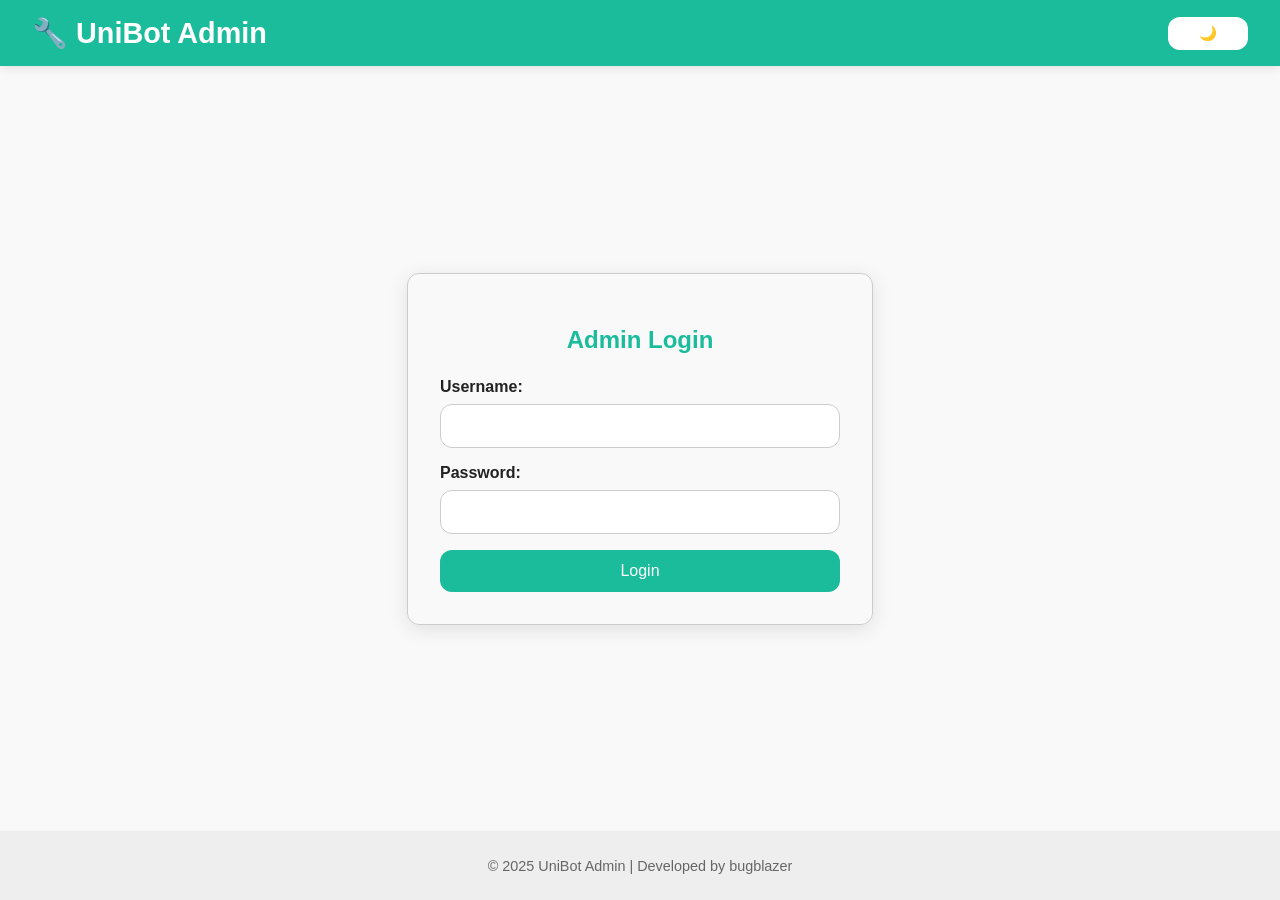
==== webgui/admin.html @ 8d4a2a1c "Complete project uploaded" ====
<!DOCTYPE html>
<html lang="en">
<head>
  <meta charset="UTF-8" />
  <meta name="viewport" content="width=device-width, initial-scale=1.0" />
  <title>UniBot - Admin Panel</title>
  <style>
    :root {
      --bg-light: #f9f9f9;
      --text-light: #222;
      --user-msg-light: #d0f0fd;
      --bot-msg-light: #e6e6e6;

      --bg-dark: #1e1e1e;
      --text-dark: #f1f1f1;
      --user-msg-dark: #005f73;
      --bot-msg-dark: #333;

      --accent: #1ABC9C;
      --radius: 12px;
    }

    body.light {
      background: var(--bg-light);
      color: var(--text-light);
    }
    body.dark {
      background: var(--bg-dark);
      color: var(--text-dark);
    }
    body {
      font-family: 'Segoe UI', sans-serif;
      margin: 0;
      padding: 0;
      display: flex;
      flex-direction: column;
      min-height: 100vh;
      transition: background-color 0.3s ease, color 0.3s ease;
    }

    header {
      padding: 1rem 2rem;
      display: flex;
      justify-content: space-between;
      align-items: center;
      background: var(--accent);
      color: white;
      box-shadow: 0 2px 10px rgba(0,0,0,0.1);
    }

    header h1 {
      margin: 0;
      font-size: 1.8rem;
    }

    .header-actions {
      display: flex;
      gap: 0.5rem;
    }

    .header-actions button {
      padding: 0.5rem 1rem;
      border: none;
      border-radius: var(--radius);
      background: white;
      color: var(--accent);
      cursor: pointer;
      font-weight: bold;
      transition: all 0.2s ease;
      font-size: 0.9rem;
    }

    .header-actions button:hover {
      background: #f0f0f0;
      color: #148f77;
      transform: translateY(-1px);
    }

    .login-container {
      flex: 1;
      display: flex;
      justify-content: center;
      align-items: center;
      padding: 2rem;
    }

    .login-form {
      background: inherit;
      padding: 2rem;
      border-radius: var(--radius);
      box-shadow: 0 4px 20px rgba(0,0,0,0.1);
      border: 1px solid #ccc;
      width: 100%;
      max-width: 400px;
    }

    body.dark .login-form {
      border-color: #444;
    }

    .login-form h2 {
      text-align: center;
      margin-bottom: 1.5rem;
      color: var(--accent);
    }

    .form-group {
      margin-bottom: 1rem;
    }

    .form-group label {
      display: block;
      margin-bottom: 0.5rem;
      font-weight: bold;
    }

    input[type="text"], input[type="password"], textarea {
      width: 100%;
      padding: 0.75rem;
      border: 1px solid #ccc;
      border-radius: var(--radius);
      font-size: 1rem;
      transition: border-color 0.2s ease;
      outline: none;
      box-sizing: border-box;
    }

    input[type="text"]:focus, input[type="password"]:focus, textarea:focus {
      border-color: var(--accent);
      box-shadow: 0 0 0 2px rgba(26, 188, 156, 0.2);
    }

    body.dark input[type="text"], 
    body.dark input[type="password"], 
    body.dark textarea {
      background: #333;
      border-color: #555;
      color: white;
    }

    button {
      padding: 0.75rem 1rem;
      border: none;
      border-radius: var(--radius);
      background: var(--accent);
      color: white;
      cursor: pointer;
      font-size: 1rem;
      transition: all 0.2s ease;
      min-width: 80px;
    }

    button:hover {
      background: #148f77;
      transform: translateY(-1px);
    }

    button:disabled {
      opacity: 0.6;
      cursor: not-allowed;
      transform: none;
    }

    .admin-container {
      flex: 1;
      padding: 2rem;
      max-width: 1200px;
      margin: 0 auto;
      width: 100%;
      box-sizing: border-box;
    }

    .admin-header {
      display: flex;
      justify-content: space-between;
      align-items: center;
      margin-bottom: 2rem;
    }

    .admin-header h2 {
      margin: 0;
      color: var(--accent);
    }

    .faq-grid {
      display: grid;
      gap: 1rem;
      margin-bottom: 2rem;
    }

    .faq-item {
      background: inherit;
      border: 1px solid #ccc;
      border-radius: var(--radius);
      padding: 1.5rem;
      box-shadow: 0 2px 10px rgba(0,0,0,0.05);
      transition: all 0.2s ease;
    }

    .faq-item:hover {
      transform: translateY(-2px);
      box-shadow: 0 4px 20px rgba(0,0,0,0.1);
    }

    body.dark .faq-item {
      border-color: #444;
    }

    .faq-question {
      font-weight: bold;
      font-size: 1.1rem;
      margin-bottom: 0.5rem;
      color: var(--accent);
    }

    .faq-answer {
      margin-bottom: 1rem;
      line-height: 1.4;
    }

    .faq-keywords {
      display: flex;
      flex-wrap: wrap;
      gap: 0.5rem;
      margin-bottom: 1rem;
    }

    .keyword-tag {
      background: var(--accent);
      color: white;
      padding: 0.25rem 0.5rem;
      border-radius: 20px;
      font-size: 0.8rem;
    }

    .faq-actions {
      display: flex;
      gap: 0.5rem;
    }

    .btn-secondary {
      background: #6c757d;
    }

    .btn-secondary:hover {
      background: #545b62;
    }

    .btn-danger {
      background: #dc3545;
    }

    .btn-danger:hover {
      background: #c82333;
    }

    .modal {
      display: none;
      position: fixed;
      z-index: 1000;
      left: 0;
      top: 0;
      width: 100%;
      height: 100%;
      background-color: rgba(0,0,0,0.5);
    }

    .modal-content {
      background: var(--bg-light);
      color: var(--text-light);
      margin: 5% auto;
      padding: 2rem;
      border-radius: var(--radius);
      width: 90%;
      max-width: 600px;
      max-height: 80vh;
      overflow-y: auto;
    }

    body.dark .modal-content {
      background: var(--bg-dark);
      color: var(--text-dark);
    }

    .modal-header {
      display: flex;
      justify-content: space-between;
      align-items: center;
      margin-bottom: 1rem;
    }

    .modal-header h3 {
      margin: 0;
      color: var(--accent);
    }

    .close {
      color: #aaa;
      font-size: 28px;
      font-weight: bold;
      cursor: pointer;
      border: none;
      background: none;
      padding: 0;
      min-width: auto;
    }

    .close:hover {
      color: #000;
      transform: none;
    }

    body.dark .close:hover {
      color: #fff;
    }

    .keywords-input {
      display: flex;
      flex-wrap: wrap;
      gap: 0.5rem;
      margin-bottom: 1rem;
    }

    .keyword-input-tag {
      background: var(--user-msg-light);
      padding: 0.25rem 0.5rem;
      border-radius: 20px;
      font-size: 0.9rem;
      display: flex;
      align-items: center;
      gap: 0.5rem;
    }

    body.dark .keyword-input-tag {
      background: var(--user-msg-dark);
      color: white;
    }

    .remove-keyword {
      background: none;
      border: none;
      color: #dc3545;
      cursor: pointer;
      font-weight: bold;
      padding: 0;
      min-width: auto;
    }

    .remove-keyword:hover {
      transform: none;
    }

    .error-message {
      background: #f8d7da;
      color: #721c24;
      padding: 0.75rem;
      border-radius: var(--radius);
      margin-bottom: 1rem;
      border: 1px solid #f5c6cb;
    }

    body.dark .error-message {
      background: #2d1b1e;
      color: #f8d7da;
      border-color: #842029;
    }

    footer {
      text-align: center;
      padding: 0.75rem;
      font-size: 0.9rem;
      background: #eee;
      color: #666;
    }

    body.dark footer {
      background: #111;
      color: #aaa;
    }

    /* Responsive */
    @media (max-width: 768px) {
      header {
        padding: 1rem;
        flex-direction: column;
        gap: 1rem;
      }
      
      .header-actions {
        width: 100%;
        justify-content: center;
      }
      
      .admin-container {
        padding: 1rem;
      }
      
      .admin-header {
        flex-direction: column;
        gap: 1rem;
        align-items: stretch;
      }
      
      .faq-actions {
        flex-direction: column;
      }
      
      .modal-content {
        margin: 10% auto;
        width: 95%;
      }
    }
  </style>
</head>
<body class="light">
  
  <header>
    <h1>🔧 UniBot Admin</h1>
    <div class="header-actions">
      <button id="themeToggle">🌙</button>
      <button id="backToChat" style="display: none;">Back to Chat</button>
      <button id="logoutBtn" style="display: none;">Logout</button>
    </div>
  </header>

  <!-- Login Form -->
  <div class="login-container" id="loginContainer">
    <div class="login-form">
      <h2>Admin Login</h2>
      <div id="loginError" class="error-message" style="display: none;"></div>
      <div class="form-group">
        <label for="username">Username:</label>
        <input type="text" id="username" required>
      </div>
      <div class="form-group">
        <label for="password">Password:</label>
        <input type="password" id="password" required>
      </div>
      <button id="loginBtn" style="width: 100%;">Login</button>
    </div>
  </div>

  <!-- Admin Dashboard -->
  <div class="admin-container" id="adminContainer" style="display: none;">
    <div class="admin-header">
      <h2>FAQ Management</h2>
      <button id="addFaqBtn">Add New FAQ</button>
    </div>
    
    <div id="faqList" class="faq-grid">
      <!-- FAQs will be loaded here -->
    </div>
  </div>

  <!-- FAQ Modal -->
  <div id="faqModal" class="modal">
    <div class="modal-content">
      <div class="modal-header">
        <h3 id="modalTitle">Add FAQ</h3>
        <span class="close" id="closeModal">&times;</span>
      </div>
      
      <div id="modalError" class="error-message" style="display: none;"></div>
      
      <div class="form-group">
        <label for="faqQuestion">Question:</label>
        <input type="text" id="faqQuestion" required>
      </div>
      
      <div class="form-group">
        <label for="faqAnswer">Answer:</label>
        <textarea id="faqAnswer" rows="4" required></textarea>
      </div>
      
      <div class="form-group">
        <label for="keywordInput">Keywords:</label>
        <input type="text" id="keywordInput" placeholder="Type keyword and press Enter">
        <div id="keywordsList" class="keywords-input"></div>
      </div>
      
      <div style="display: flex; gap: 0.5rem; justify-content: flex-end;">
        <button id="cancelBtn" class="btn-secondary">Cancel</button>
        <button id="saveFaqBtn">Save FAQ</button>
      </div>
    </div>
  </div>

  <footer>
    <p>&copy; 2025 UniBot Admin | Developed by bugblazer</p>
  </footer>

  <script>
    // Configuration
    const API_BASE = 'http://localhost:18080';
    
    // State
    let currentEditIndex = -1;
    let keywords = [];
    let faqs = [];

    // DOM Elements
    const loginContainer = document.getElementById('loginContainer');
    const adminContainer = document.getElementById('adminContainer');
    const loginBtn = document.getElementById('loginBtn');
    const logoutBtn = document.getElementById('logoutBtn');
    const backToChat = document.getElementById('backToChat');
    const themeToggle = document.getElementById('themeToggle');
    const faqModal = document.getElementById('faqModal');
    const addFaqBtn = document.getElementById('addFaqBtn');
    const closeModal = document.getElementById('closeModal');
    const saveFaqBtn = document.getElementById('saveFaqBtn');
    const cancelBtn = document.getElementById('cancelBtn');
    const faqList = document.getElementById('faqList');

    // Login functionality
    async function login() {
      const username = document.getElementById('username').value.trim();
      const password = document.getElementById('password').value.trim();
      const loginError = document.getElementById('loginError');

      if (!username || !password) {
        showError(loginError, 'Please enter both username and password');
        return;
      }

      try {
        const response = await fetch(`${API_BASE}/admin/login`, {
          method: 'POST',
          headers: { 'Content-Type': 'application/json' },
          body: JSON.stringify({ username, password })
        });

        if (response.ok) {
          loginContainer.style.display = 'none';
          adminContainer.style.display = 'block';
          logoutBtn.style.display = 'block';
          backToChat.style.display = 'block';
          hideError(loginError);
          await loadFAQs();
        } else {
          showError(loginError, 'Invalid username or password');
        }
      } catch (error) {
        showError(loginError, 'Failed to connect to server');
        console.error('Login error:', error);
      }
    }

    // Load FAQs from server
    async function loadFAQs() {
      try {
        const response = await fetch(`${API_BASE}/admin/faqs`);
        if (response.ok) {
          const data = await response.json();
          faqs = Object.values(data);
          renderFAQs();
        } else {
          console.error('Failed to load FAQs');
        }
      } catch (error) {
        console.error('Error loading FAQs:', error);
      }
    }

    // Render FAQs in the dashboard
    function renderFAQs() {
      faqList.innerHTML = '';
      
      if (faqs.length === 0) {
        faqList.innerHTML = '<p style="text-align: center; color: #666; grid-column: 1/-1;">No FAQs found. Click "Add New FAQ" to get started.</p>';
        return;
      }

      faqs.forEach((faq, index) => {
        const faqDiv = document.createElement('div');
        faqDiv.className = 'faq-item';
        faqDiv.innerHTML = `
          <div class="faq-question">${escapeHtml(faq.question)}</div>
          <div class="faq-answer">${escapeHtml(faq.answer)}</div>
          <div class="faq-keywords">
            ${faq.keywords.map(keyword => `<span class="keyword-tag">${escapeHtml(keyword)}</span>`).join('')}
          </div>
          <div class="faq-actions">
            <button onclick="editFAQ(${index})" class="btn-secondary">Edit</button>
            <button onclick="deleteFAQ(${index})" class="btn-danger">Delete</button>
          </div>
        `;
        faqList.appendChild(faqDiv);
      });
    }

    // Show modal for adding/editing FAQ
    function showFAQModal(isEdit = false, index = -1) {
      currentEditIndex = index;
      const modalTitle = document.getElementById('modalTitle');
      const faqQuestion = document.getElementById('faqQuestion');
      const faqAnswer = document.getElementById('faqAnswer');
      const modalError = document.getElementById('modalError');

      modalTitle.textContent = isEdit ? 'Edit FAQ' : 'Add FAQ';
      hideError(modalError);

      if (isEdit && index >= 0) {
        const faq = faqs[index];
        faqQuestion.value = faq.question;
        faqAnswer.value = faq.answer;
        keywords = [...faq.keywords];
      } else {
        faqQuestion.value = '';
        faqAnswer.value = '';
        keywords = [];
      }

      renderKeywords();
      faqModal.style.display = 'block';
    }

    // Add new FAQ
    function addFAQ() {
      showFAQModal(false);
    }

    // Edit existing FAQ
    function editFAQ(index) {
      showFAQModal(true, index);
    }

    // Delete FAQ
    async function deleteFAQ(index) {
      if (!confirm('Are you sure you want to delete this FAQ?')) return;

      try {
        const response = await fetch(`${API_BASE}/admin/faqs/${index}`, {
          method: 'DELETE'
        });

        if (response.ok) {
          await loadFAQs();
        } else {
          alert('Failed to delete FAQ');
        }
      } catch (error) {
        alert('Error deleting FAQ');
        console.error('Delete error:', error);
      }
    }

    // Save FAQ (add or edit)
    async function saveFAQ() {
      const question = document.getElementById('faqQuestion').value.trim();
      const answer = document.getElementById('faqAnswer').value.trim();
      const modalError = document.getElementById('modalError');

      if (!question || !answer || keywords.length === 0) {
        showError(modalError, 'Please fill in all fields and add at least one keyword');
        return;
      }

      const faqData = { question, answer, keywords };

      try {
        let response;
        if (currentEditIndex >= 0) {
          // Edit existing FAQ
          response = await fetch(`${API_BASE}/admin/faqs/${currentEditIndex}`, {
            method: 'PUT',
            headers: { 'Content-Type': 'application/json' },
            body: JSON.stringify(faqData)
          });
        } else {
          // Add new FAQ
          response = await fetch(`${API_BASE}/admin/faqs`, {
            method: 'POST',
            headers: { 'Content-Type': 'application/json' },
            body: JSON.stringify(faqData)
          });
        }

        if (response.ok) {
          faqModal.style.display = 'none';
          await loadFAQs();
        } else {
          showError(modalError, 'Failed to save FAQ');
        }
      } catch (error) {
        showError(modalError, 'Error saving FAQ');
        console.error('Save error:', error);
      }
    }

    // Keyword management
    function addKeyword() {
      const keywordInput = document.getElementById('keywordInput');
      const keyword = keywordInput.value.trim().toLowerCase();

      if (keyword && !keywords.includes(keyword)) {
        keywords.push(keyword);
        keywordInput.value = '';
        renderKeywords();
      }
    }

    function removeKeyword(index) {
      keywords.splice(index, 1);
      renderKeywords();
    }

    function renderKeywords() {
      const keywordsList = document.getElementById('keywordsList');
      keywordsList.innerHTML = keywords.map((keyword, index) => `
        <div class="keyword-input-tag">
          ${escapeHtml(keyword)}
          <button class="remove-keyword" onclick="removeKeyword(${index})">×</button>
        </div>
      `).join('');
    }

    // Utility functions
    function showError(element, message) {
      element.textContent = message;
      element.style.display = 'block';
    }

    function hideError(element) {
      element.style.display = 'none';
    }

    function escapeHtml(text) {
      const div = document.createElement('div');
      div.textContent = text;
      return div.innerHTML;
    }

    // Logout
    function logout() {
      loginContainer.style.display = 'flex';
      adminContainer.style.display = 'none';
      logoutBtn.style.display = 'none';
      backToChat.style.display = 'none';
      document.getElementById('username').value = '';
      document.getElementById('password').value = '';
    }

    // Theme toggle
    function toggleTheme() {
      document.body.classList.toggle('dark');
      document.body.classList.toggle('light');

      const isDark = document.body.classList.contains('dark');
      themeToggle.textContent = isDark ? '☀️' : '🌙';
    }

    // Event listeners
    loginBtn.addEventListener('click', login);
    logoutBtn.addEventListener('click', logout);
    themeToggle.addEventListener('click', toggleTheme);
    addFaqBtn.addEventListener('click', addFAQ);
    closeModal.addEventListener('click', () => faqModal.style.display = 'none');
    cancelBtn.addEventListener('click', () => faqModal.style.display = 'none');
    saveFaqBtn.addEventListener('click', saveFAQ);

    // Back to chat button
    backToChat.addEventListener('click', () => {
      window.location.href = 'index.html'; // Adjust path as needed
    });

    // Handle Enter key for login
    document.getElementById('password').addEventListener('keypress', (e) => {
      if (e.key === 'Enter') login();
    });

    // Handle Enter key for keyword input
    document.getElementById('keywordInput').addEventListener('keypress', (e) => {
      if (e.key === 'Enter') {
        e.preventDefault();
        addKeyword();
      }
    });

    // Close modal when clicking outside
    window.addEventListener('click', (e) => {
      if (e.target === faqModal) {
        faqModal.style.display = 'none';
      }
    });
  </script>
</body>
</html>
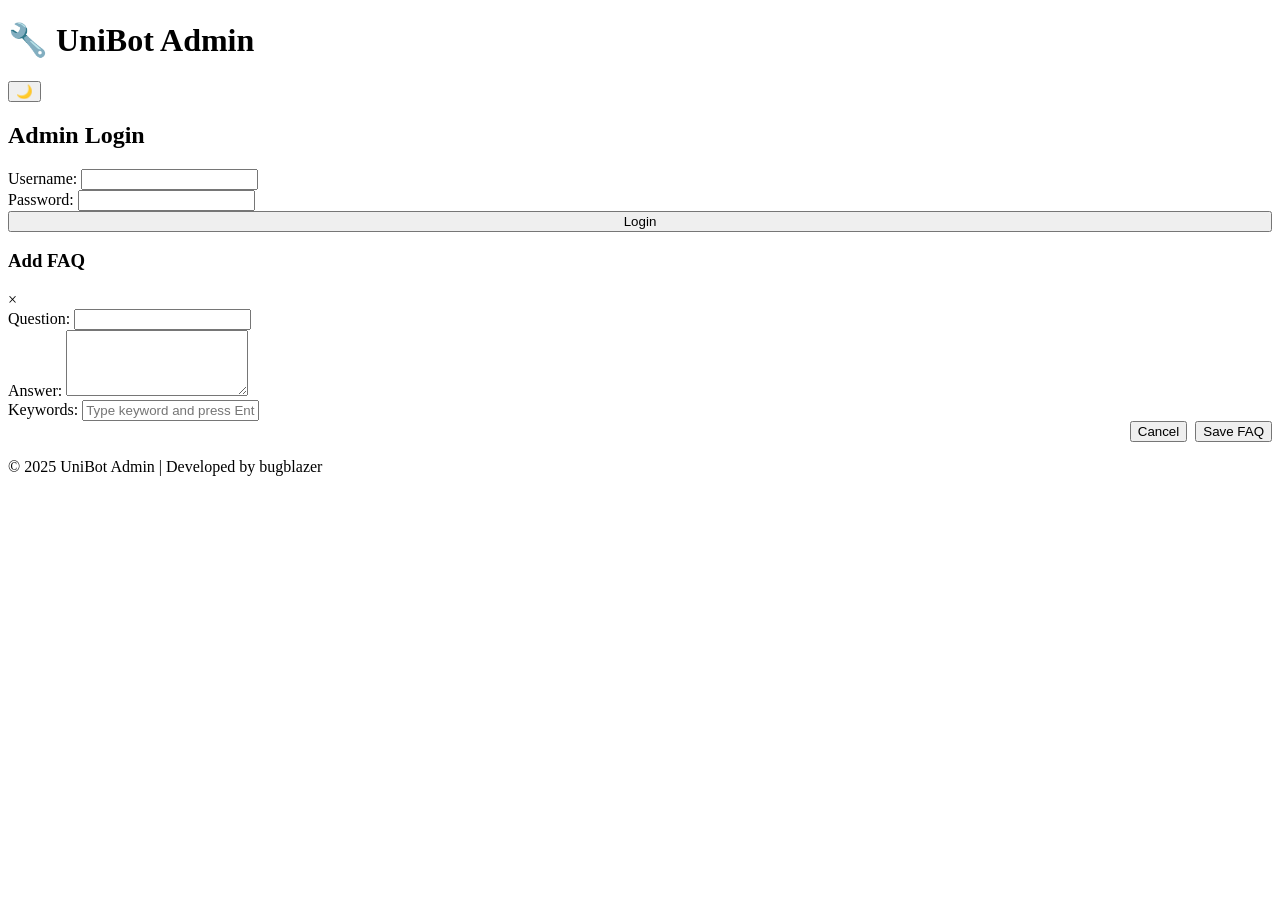
==== commit 53bc21db: "Update admin.html" ====
--- a/webgui/admin.html
+++ b/webgui/admin.html
@@ -4,413 +4,6 @@
   <meta charset="UTF-8" />
   <meta name="viewport" content="width=device-width, initial-scale=1.0" />
   <title>UniBot - Admin Panel</title>
-  <style>
-    :root {
-      --bg-light: #f9f9f9;
-      --text-light: #222;
-      --user-msg-light: #d0f0fd;
-      --bot-msg-light: #e6e6e6;
-
-      --bg-dark: #1e1e1e;
-      --text-dark: #f1f1f1;
-      --user-msg-dark: #005f73;
-      --bot-msg-dark: #333;
-
-      --accent: #1ABC9C;
-      --radius: 12px;
-    }
-
-    body.light {
-      background: var(--bg-light);
-      color: var(--text-light);
-    }
-    body.dark {
-      background: var(--bg-dark);
-      color: var(--text-dark);
-    }
-    body {
-      font-family: 'Segoe UI', sans-serif;
-      margin: 0;
-      padding: 0;
-      display: flex;
-      flex-direction: column;
-      min-height: 100vh;
-      transition: background-color 0.3s ease, color 0.3s ease;
-    }
-
-    header {
-      padding: 1rem 2rem;
-      display: flex;
-      justify-content: space-between;
-      align-items: center;
-      background: var(--accent);
-      color: white;
-      box-shadow: 0 2px 10px rgba(0,0,0,0.1);
-    }
-
-    header h1 {
-      margin: 0;
-      font-size: 1.8rem;
-    }
-
-    .header-actions {
-      display: flex;
-      gap: 0.5rem;
-    }
-
-    .header-actions button {
-      padding: 0.5rem 1rem;
-      border: none;
-      border-radius: var(--radius);
-      background: white;
-      color: var(--accent);
-      cursor: pointer;
-      font-weight: bold;
-      transition: all 0.2s ease;
-      font-size: 0.9rem;
-    }
-
-    .header-actions button:hover {
-      background: #f0f0f0;
-      color: #148f77;
-      transform: translateY(-1px);
-    }
-
-    .login-container {
-      flex: 1;
-      display: flex;
-      justify-content: center;
-      align-items: center;
-      padding: 2rem;
-    }
-
-    .login-form {
-      background: inherit;
-      padding: 2rem;
-      border-radius: var(--radius);
-      box-shadow: 0 4px 20px rgba(0,0,0,0.1);
-      border: 1px solid #ccc;
-      width: 100%;
-      max-width: 400px;
-    }
-
-    body.dark .login-form {
-      border-color: #444;
-    }
-
-    .login-form h2 {
-      text-align: center;
-      margin-bottom: 1.5rem;
-      color: var(--accent);
-    }
-
-    .form-group {
-      margin-bottom: 1rem;
-    }
-
-    .form-group label {
-      display: block;
-      margin-bottom: 0.5rem;
-      font-weight: bold;
-    }
-
-    input[type="text"], input[type="password"], textarea {
-      width: 100%;
-      padding: 0.75rem;
-      border: 1px solid #ccc;
-      border-radius: var(--radius);
-      font-size: 1rem;
-      transition: border-color 0.2s ease;
-      outline: none;
-      box-sizing: border-box;
-    }
-
-    input[type="text"]:focus, input[type="password"]:focus, textarea:focus {
-      border-color: var(--accent);
-      box-shadow: 0 0 0 2px rgba(26, 188, 156, 0.2);
-    }
-
-    body.dark input[type="text"], 
-    body.dark input[type="password"], 
-    body.dark textarea {
-      background: #333;
-      border-color: #555;
-      color: white;
-    }
-
-    button {
-      padding: 0.75rem 1rem;
-      border: none;
-      border-radius: var(--radius);
-      background: var(--accent);
-      color: white;
-      cursor: pointer;
-      font-size: 1rem;
-      transition: all 0.2s ease;
-      min-width: 80px;
-    }
-
-    button:hover {
-      background: #148f77;
-      transform: translateY(-1px);
-    }
-
-    button:disabled {
-      opacity: 0.6;
-      cursor: not-allowed;
-      transform: none;
-    }
-
-    .admin-container {
-      flex: 1;
-      padding: 2rem;
-      max-width: 1200px;
-      margin: 0 auto;
-      width: 100%;
-      box-sizing: border-box;
-    }
-
-    .admin-header {
-      display: flex;
-      justify-content: space-between;
-      align-items: center;
-      margin-bottom: 2rem;
-    }
-
-    .admin-header h2 {
-      margin: 0;
-      color: var(--accent);
-    }
-
-    .faq-grid {
-      display: grid;
-      gap: 1rem;
-      margin-bottom: 2rem;
-    }
-
-    .faq-item {
-      background: inherit;
-      border: 1px solid #ccc;
-      border-radius: var(--radius);
-      padding: 1.5rem;
-      box-shadow: 0 2px 10px rgba(0,0,0,0.05);
-      transition: all 0.2s ease;
-    }
-
-    .faq-item:hover {
-      transform: translateY(-2px);
-      box-shadow: 0 4px 20px rgba(0,0,0,0.1);
-    }
-
-    body.dark .faq-item {
-      border-color: #444;
-    }
-
-    .faq-question {
-      font-weight: bold;
-      font-size: 1.1rem;
-      margin-bottom: 0.5rem;
-      color: var(--accent);
-    }
-
-    .faq-answer {
-      margin-bottom: 1rem;
-      line-height: 1.4;
-    }
-
-    .faq-keywords {
-      display: flex;
-      flex-wrap: wrap;
-      gap: 0.5rem;
-      margin-bottom: 1rem;
-    }
-
-    .keyword-tag {
-      background: var(--accent);
-      color: white;
-      padding: 0.25rem 0.5rem;
-      border-radius: 20px;
-      font-size: 0.8rem;
-    }
-
-    .faq-actions {
-      display: flex;
-      gap: 0.5rem;
-    }
-
-    .btn-secondary {
-      background: #6c757d;
-    }
-
-    .btn-secondary:hover {
-      background: #545b62;
-    }
-
-    .btn-danger {
-      background: #dc3545;
-    }
-
-    .btn-danger:hover {
-      background: #c82333;
-    }
-
-    .modal {
-      display: none;
-      position: fixed;
-      z-index: 1000;
-      left: 0;
-      top: 0;
-      width: 100%;
-      height: 100%;
-      background-color: rgba(0,0,0,0.5);
-    }
-
-    .modal-content {
-      background: var(--bg-light);
-      color: var(--text-light);
-      margin: 5% auto;
-      padding: 2rem;
-      border-radius: var(--radius);
-      width: 90%;
-      max-width: 600px;
-      max-height: 80vh;
-      overflow-y: auto;
-    }
-
-    body.dark .modal-content {
-      background: var(--bg-dark);
-      color: var(--text-dark);
-    }
-
-    .modal-header {
-      display: flex;
-      justify-content: space-between;
-      align-items: center;
-      margin-bottom: 1rem;
-    }
-
-    .modal-header h3 {
-      margin: 0;
-      color: var(--accent);
-    }
-
-    .close {
-      color: #aaa;
-      font-size: 28px;
-      font-weight: bold;
-      cursor: pointer;
-      border: none;
-      background: none;
-      padding: 0;
-      min-width: auto;
-    }
-
-    .close:hover {
-      color: #000;
-      transform: none;
-    }
-
-    body.dark .close:hover {
-      color: #fff;
-    }
-
-    .keywords-input {
-      display: flex;
-      flex-wrap: wrap;
-      gap: 0.5rem;
-      margin-bottom: 1rem;
-    }
-
-    .keyword-input-tag {
-      background: var(--user-msg-light);
-      padding: 0.25rem 0.5rem;
-      border-radius: 20px;
-      font-size: 0.9rem;
-      display: flex;
-      align-items: center;
-      gap: 0.5rem;
-    }
-
-    body.dark .keyword-input-tag {
-      background: var(--user-msg-dark);
-      color: white;
-    }
-
-    .remove-keyword {
-      background: none;
-      border: none;
-      color: #dc3545;
-      cursor: pointer;
-      font-weight: bold;
-      padding: 0;
-      min-width: auto;
-    }
-
-    .remove-keyword:hover {
-      transform: none;
-    }
-
-    .error-message {
-      background: #f8d7da;
-      color: #721c24;
-      padding: 0.75rem;
-      border-radius: var(--radius);
-      margin-bottom: 1rem;
-      border: 1px solid #f5c6cb;
-    }
-
-    body.dark .error-message {
-      background: #2d1b1e;
-      color: #f8d7da;
-      border-color: #842029;
-    }
-
-    footer {
-      text-align: center;
-      padding: 0.75rem;
-      font-size: 0.9rem;
-      background: #eee;
-      color: #666;
-    }
-
-    body.dark footer {
-      background: #111;
-      color: #aaa;
-    }
-
-    /* Responsive */
-    @media (max-width: 768px) {
-      header {
-        padding: 1rem;
-        flex-direction: column;
-        gap: 1rem;
-      }
-      
-      .header-actions {
-        width: 100%;
-        justify-content: center;
-      }
-      
-      .admin-container {
-        padding: 1rem;
-      }
-      
-      .admin-header {
-        flex-direction: column;
-        gap: 1rem;
-        align-items: stretch;
-      }
-      
-      .faq-actions {
-        flex-direction: column;
-      }
-      
-      .modal-content {
-        margin: 10% auto;
-        width: 95%;
-      }
-    }
-  </style>
 </head>
 <body class="light">
   
@@ -423,7 +16,7 @@
     </div>
   </header>
 
-  <!-- Login Form -->
+  <!--Login form-->
   <div class="login-container" id="loginContainer">
     <div class="login-form">
       <h2>Admin Login</h2>
@@ -440,7 +33,7 @@
     </div>
   </div>
 
-  <!-- Admin Dashboard -->
+  <!--Admin dashboard-->
   <div class="admin-container" id="adminContainer" style="display: none;">
     <div class="admin-header">
       <h2>FAQ Management</h2>
@@ -448,11 +41,11 @@
     </div>
     
     <div id="faqList" class="faq-grid">
-      <!-- FAQs will be loaded here -->
+      <!--FAQs will show here-->
     </div>
   </div>
 
-  <!-- FAQ Modal -->
+  <!--FAQ Modal-->
   <div id="faqModal" class="modal">
     <div class="modal-content">
       <div class="modal-header">
@@ -490,15 +83,15 @@
   </footer>
 
   <script>
-    // Configuration
+    //Configuration
     const API_BASE = 'http://localhost:18080';
     
-    // State
+    //State
     let currentEditIndex = -1;
     let keywords = [];
     let faqs = [];
 
-    // DOM Elements
+    //DOM Elements
     const loginContainer = document.getElementById('loginContainer');
     const adminContainer = document.getElementById('adminContainer');
     const loginBtn = document.getElementById('loginBtn');
@@ -512,7 +105,7 @@
     const cancelBtn = document.getElementById('cancelBtn');
     const faqList = document.getElementById('faqList');
 
-    // Login functionality
+    //Login functionality
     async function login() {
       const username = document.getElementById('username').value.trim();
       const password = document.getElementById('password').value.trim();
@@ -546,7 +139,7 @@
       }
     }
 
-    // Load FAQs from server
+    //Load FAQs from server
     async function loadFAQs() {
       try {
         const response = await fetch(`${API_BASE}/admin/faqs`);
@@ -562,7 +155,7 @@
       }
     }
 
-    // Render FAQs in the dashboard
+    //Render FAQs in the dashboard
     function renderFAQs() {
       faqList.innerHTML = '';
       
@@ -589,7 +182,7 @@
       });
     }
 
-    // Show modal for adding/editing FAQ
+    //Show modal for adding/editing FAQ
     function showFAQModal(isEdit = false, index = -1) {
       currentEditIndex = index;
       const modalTitle = document.getElementById('modalTitle');
@@ -615,17 +208,17 @@
       faqModal.style.display = 'block';
     }
 
-    // Add new FAQ
+    //Add new FAQ
     function addFAQ() {
       showFAQModal(false);
     }
 
-    // Edit existing FAQ
+    //Edit existing FAQ
     function editFAQ(index) {
       showFAQModal(true, index);
     }
 
-    // Delete FAQ
+    //Delete FAQ
     async function deleteFAQ(index) {
       if (!confirm('Are you sure you want to delete this FAQ?')) return;
 
@@ -645,7 +238,7 @@
       }
     }
 
-    // Save FAQ (add or edit)
+    //Save FAQ (add or edit)
     async function saveFAQ() {
       const question = document.getElementById('faqQuestion').value.trim();
       const answer = document.getElementById('faqAnswer').value.trim();
@@ -661,14 +254,14 @@
       try {
         let response;
         if (currentEditIndex >= 0) {
-          // Edit existing FAQ
+          //Edit existing FAQ
           response = await fetch(`${API_BASE}/admin/faqs/${currentEditIndex}`, {
             method: 'PUT',
             headers: { 'Content-Type': 'application/json' },
             body: JSON.stringify(faqData)
           });
         } else {
-          // Add new FAQ
+          //Add new FAQ
           response = await fetch(`${API_BASE}/admin/faqs`, {
             method: 'POST',
             headers: { 'Content-Type': 'application/json' },
@@ -688,7 +281,7 @@
       }
     }
 
-    // Keyword management
+    //Keyword management
     function addKeyword() {
       const keywordInput = document.getElementById('keywordInput');
       const keyword = keywordInput.value.trim().toLowerCase();
@@ -715,7 +308,7 @@
       `).join('');
     }
 
-    // Utility functions
+    //Utility functions
     function showError(element, message) {
       element.textContent = message;
       element.style.display = 'block';
@@ -731,7 +324,7 @@
       return div.innerHTML;
     }
 
-    // Logout
+    //Logout
     function logout() {
       loginContainer.style.display = 'flex';
       adminContainer.style.display = 'none';
@@ -741,7 +334,7 @@
       document.getElementById('password').value = '';
     }
 
-    // Theme toggle
+    //Theme toggle
     function toggleTheme() {
       document.body.classList.toggle('dark');
       document.body.classList.toggle('light');
@@ -750,7 +343,7 @@
       themeToggle.textContent = isDark ? '☀️' : '🌙';
     }
 
-    // Event listeners
+    //Event listeners
     loginBtn.addEventListener('click', login);
     logoutBtn.addEventListener('click', logout);
     themeToggle.addEventListener('click', toggleTheme);
@@ -759,17 +352,17 @@
     cancelBtn.addEventListener('click', () => faqModal.style.display = 'none');
     saveFaqBtn.addEventListener('click', saveFAQ);
 
-    // Back to chat button
+    //Back to chat button
     backToChat.addEventListener('click', () => {
-      window.location.href = 'index.html'; // Adjust path as needed
+      window.location.href = 'index.html';
     });
 
-    // Handle Enter key for login
+    //Handle enter key for login
     document.getElementById('password').addEventListener('keypress', (e) => {
       if (e.key === 'Enter') login();
     });
 
-    // Handle Enter key for keyword input
+    //Handle enter key for keyword input
     document.getElementById('keywordInput').addEventListener('keypress', (e) => {
       if (e.key === 'Enter') {
         e.preventDefault();
@@ -777,7 +370,7 @@
       }
     });
 
-    // Close modal when clicking outside
+    //Closing modal while clicking out
     window.addEventListener('click', (e) => {
       if (e.target === faqModal) {
         faqModal.style.display = 'none';
@@ -785,4 +378,4 @@
     });
   </script>
 </body>
-</html>+</html>
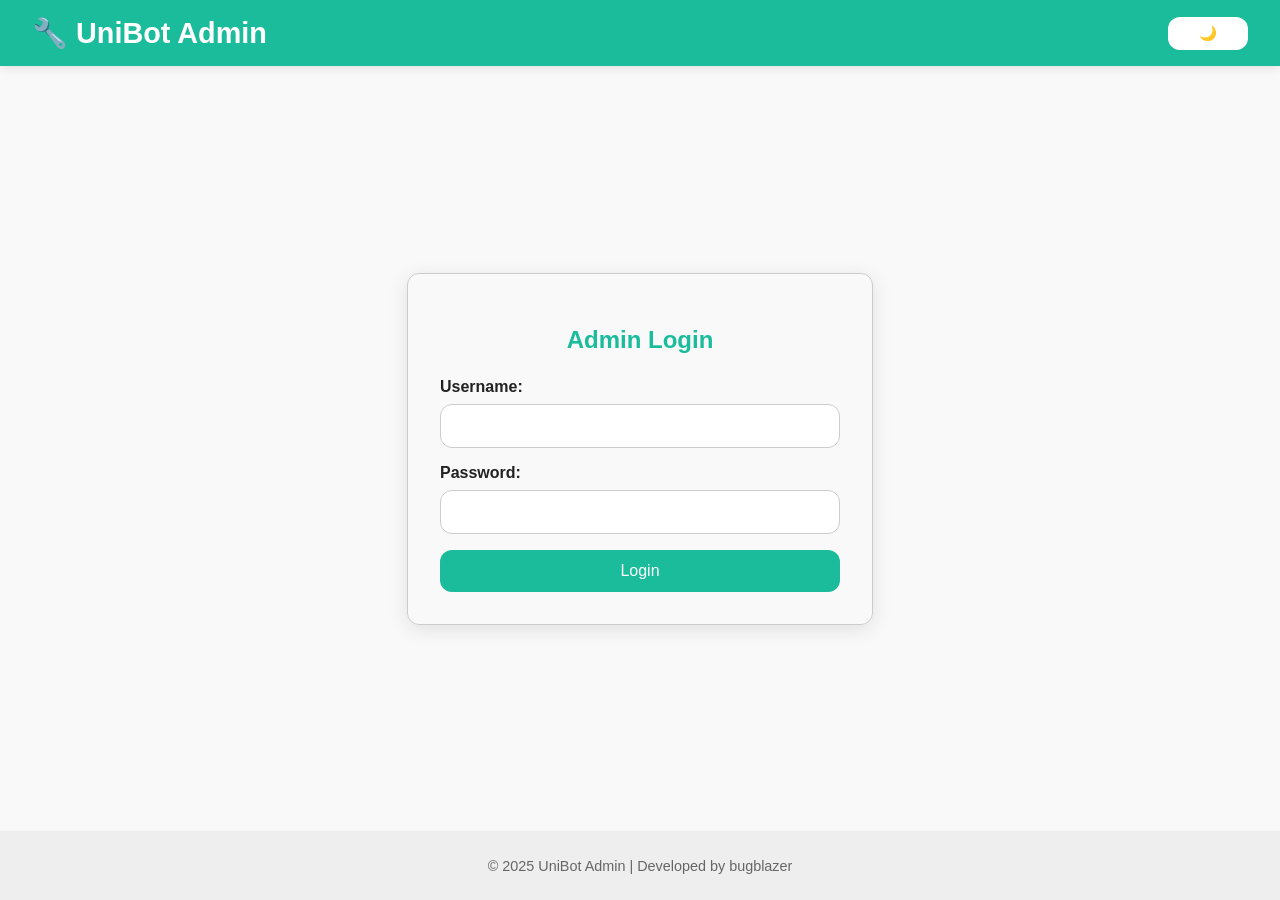
==== commit 148f7228: "Update admin.html" ====
--- a/webgui/admin.html
+++ b/webgui/admin.html
@@ -2,7 +2,8 @@
 <html lang="en">
 <head>
   <meta charset="UTF-8" />
-  <meta name="viewport" content="width=device-width, initial-scale=1.0" />
+  <meta name="viewport" content="width=device-width, initial-scale=1.0">
+  <link rel="stylesheet" href="adminStyle.css">
   <title>UniBot - Admin Panel</title>
 </head>
 <body class="light">
--- a/webgui/adminStyle.css
+++ b/webgui/adminStyle.css
@@ -0,0 +1,405 @@
+    :root {
+      --bg-light: #f9f9f9;
+      --text-light: #222;
+      --user-msg-light: #d0f0fd;
+      --bot-msg-light: #e6e6e6;
+
+      --bg-dark: #1e1e1e;
+      --text-dark: #f1f1f1;
+      --user-msg-dark: #005f73;
+      --bot-msg-dark: #333;
+
+      --accent: #1ABC9C;
+      --radius: 12px;
+    }
+
+    body.light {
+      background: var(--bg-light);
+      color: var(--text-light);
+    }
+    body.dark {
+      background: var(--bg-dark);
+      color: var(--text-dark);
+    }
+    body {
+      font-family: 'Segoe UI', sans-serif;
+      margin: 0;
+      padding: 0;
+      display: flex;
+      flex-direction: column;
+      min-height: 100vh;
+      transition: background-color 0.3s ease, color 0.3s ease;
+    }
+
+    header {
+      padding: 1rem 2rem;
+      display: flex;
+      justify-content: space-between;
+      align-items: center;
+      background: var(--accent);
+      color: white;
+      box-shadow: 0 2px 10px rgba(0,0,0,0.1);
+    }
+
+    header h1 {
+      margin: 0;
+      font-size: 1.8rem;
+    }
+
+    .header-actions {
+      display: flex;
+      gap: 0.5rem;
+    }
+
+    .header-actions button {
+      padding: 0.5rem 1rem;
+      border: none;
+      border-radius: var(--radius);
+      background: white;
+      color: var(--accent);
+      cursor: pointer;
+      font-weight: bold;
+      transition: all 0.2s ease;
+      font-size: 0.9rem;
+    }
+
+    .header-actions button:hover {
+      background: #f0f0f0;
+      color: #148f77;
+      transform: translateY(-1px);
+    }
+
+    .login-container {
+      flex: 1;
+      display: flex;
+      justify-content: center;
+      align-items: center;
+      padding: 2rem;
+    }
+
+    .login-form {
+      background: inherit;
+      padding: 2rem;
+      border-radius: var(--radius);
+      box-shadow: 0 4px 20px rgba(0,0,0,0.1);
+      border: 1px solid #ccc;
+      width: 100%;
+      max-width: 400px;
+    }
+
+    body.dark .login-form {
+      border-color: #444;
+    }
+
+    .login-form h2 {
+      text-align: center;
+      margin-bottom: 1.5rem;
+      color: var(--accent);
+    }
+
+    .form-group {
+      margin-bottom: 1rem;
+    }
+
+    .form-group label {
+      display: block;
+      margin-bottom: 0.5rem;
+      font-weight: bold;
+    }
+
+    input[type="text"], input[type="password"], textarea {
+      width: 100%;
+      padding: 0.75rem;
+      border: 1px solid #ccc;
+      border-radius: var(--radius);
+      font-size: 1rem;
+      transition: border-color 0.2s ease;
+      outline: none;
+      box-sizing: border-box;
+    }
+
+    input[type="text"]:focus, input[type="password"]:focus, textarea:focus {
+      border-color: var(--accent);
+      box-shadow: 0 0 0 2px rgba(26, 188, 156, 0.2);
+    }
+
+    body.dark input[type="text"], 
+    body.dark input[type="password"], 
+    body.dark textarea {
+      background: #333;
+      border-color: #555;
+      color: white;
+    }
+
+    button {
+      padding: 0.75rem 1rem;
+      border: none;
+      border-radius: var(--radius);
+      background: var(--accent);
+      color: white;
+      cursor: pointer;
+      font-size: 1rem;
+      transition: all 0.2s ease;
+      min-width: 80px;
+    }
+
+    button:hover {
+      background: #148f77;
+      transform: translateY(-1px);
+    }
+
+    button:disabled {
+      opacity: 0.6;
+      cursor: not-allowed;
+      transform: none;
+    }
+
+    .admin-container {
+      flex: 1;
+      padding: 2rem;
+      max-width: 1200px;
+      margin: 0 auto;
+      width: 100%;
+      box-sizing: border-box;
+    }
+
+    .admin-header {
+      display: flex;
+      justify-content: space-between;
+      align-items: center;
+      margin-bottom: 2rem;
+    }
+
+    .admin-header h2 {
+      margin: 0;
+      color: var(--accent);
+    }
+
+    .faq-grid {
+      display: grid;
+      gap: 1rem;
+      margin-bottom: 2rem;
+    }
+
+    .faq-item {
+      background: inherit;
+      border: 1px solid #ccc;
+      border-radius: var(--radius);
+      padding: 1.5rem;
+      box-shadow: 0 2px 10px rgba(0,0,0,0.05);
+      transition: all 0.2s ease;
+    }
+
+    .faq-item:hover {
+      transform: translateY(-2px);
+      box-shadow: 0 4px 20px rgba(0,0,0,0.1);
+    }
+
+    body.dark .faq-item {
+      border-color: #444;
+    }
+
+    .faq-question {
+      font-weight: bold;
+      font-size: 1.1rem;
+      margin-bottom: 0.5rem;
+      color: var(--accent);
+    }
+
+    .faq-answer {
+      margin-bottom: 1rem;
+      line-height: 1.4;
+    }
+
+    .faq-keywords {
+      display: flex;
+      flex-wrap: wrap;
+      gap: 0.5rem;
+      margin-bottom: 1rem;
+    }
+
+    .keyword-tag {
+      background: var(--accent);
+      color: white;
+      padding: 0.25rem 0.5rem;
+      border-radius: 20px;
+      font-size: 0.8rem;
+    }
+
+    .faq-actions {
+      display: flex;
+      gap: 0.5rem;
+    }
+
+    .btn-secondary {
+      background: #6c757d;
+    }
+
+    .btn-secondary:hover {
+      background: #545b62;
+    }
+
+    .btn-danger {
+      background: #dc3545;
+    }
+
+    .btn-danger:hover {
+      background: #c82333;
+    }
+
+    .modal {
+      display: none;
+      position: fixed;
+      z-index: 1000;
+      left: 0;
+      top: 0;
+      width: 100%;
+      height: 100%;
+      background-color: rgba(0,0,0,0.5);
+    }
+
+    .modal-content {
+      background: var(--bg-light);
+      color: var(--text-light);
+      margin: 5% auto;
+      padding: 2rem;
+      border-radius: var(--radius);
+      width: 90%;
+      max-width: 600px;
+      max-height: 80vh;
+      overflow-y: auto;
+    }
+
+    body.dark .modal-content {
+      background: var(--bg-dark);
+      color: var(--text-dark);
+    }
+
+    .modal-header {
+      display: flex;
+      justify-content: space-between;
+      align-items: center;
+      margin-bottom: 1rem;
+    }
+
+    .modal-header h3 {
+      margin: 0;
+      color: var(--accent);
+    }
+
+    .close {
+      color: #aaa;
+      font-size: 28px;
+      font-weight: bold;
+      cursor: pointer;
+      border: none;
+      background: none;
+      padding: 0;
+      min-width: auto;
+    }
+
+    .close:hover {
+      color: #000;
+      transform: none;
+    }
+
+    body.dark .close:hover {
+      color: #fff;
+    }
+
+    .keywords-input {
+      display: flex;
+      flex-wrap: wrap;
+      gap: 0.5rem;
+      margin-bottom: 1rem;
+    }
+
+    .keyword-input-tag {
+      background: var(--user-msg-light);
+      padding: 0.25rem 0.5rem;
+      border-radius: 20px;
+      font-size: 0.9rem;
+      display: flex;
+      align-items: center;
+      gap: 0.5rem;
+    }
+
+    body.dark .keyword-input-tag {
+      background: var(--user-msg-dark);
+      color: white;
+    }
+
+    .remove-keyword {
+      background: none;
+      border: none;
+      color: #dc3545;
+      cursor: pointer;
+      font-weight: bold;
+      padding: 0;
+      min-width: auto;
+    }
+
+    .remove-keyword:hover {
+      transform: none;
+    }
+
+    .error-message {
+      background: #f8d7da;
+      color: #721c24;
+      padding: 0.75rem;
+      border-radius: var(--radius);
+      margin-bottom: 1rem;
+      border: 1px solid #f5c6cb;
+    }
+
+    body.dark .error-message {
+      background: #2d1b1e;
+      color: #f8d7da;
+      border-color: #842029;
+    }
+
+    footer {
+      text-align: center;
+      padding: 0.75rem;
+      font-size: 0.9rem;
+      background: #eee;
+      color: #666;
+    }
+
+    body.dark footer {
+      background: #111;
+      color: #aaa;
+    }
+
+    /*Responsive*/
+    @media (max-width: 768px) {
+      header {
+        padding: 1rem;
+        flex-direction: column;
+        gap: 1rem;
+      }
+      
+      .header-actions {
+        width: 100%;
+        justify-content: center;
+      }
+      
+      .admin-container {
+        padding: 1rem;
+      }
+      
+      .admin-header {
+        flex-direction: column;
+        gap: 1rem;
+        align-items: stretch;
+      }
+      
+      .faq-actions {
+        flex-direction: column;
+      }
+      
+      .modal-content {
+        margin: 10% auto;
+        width: 95%;
+      }
+    }
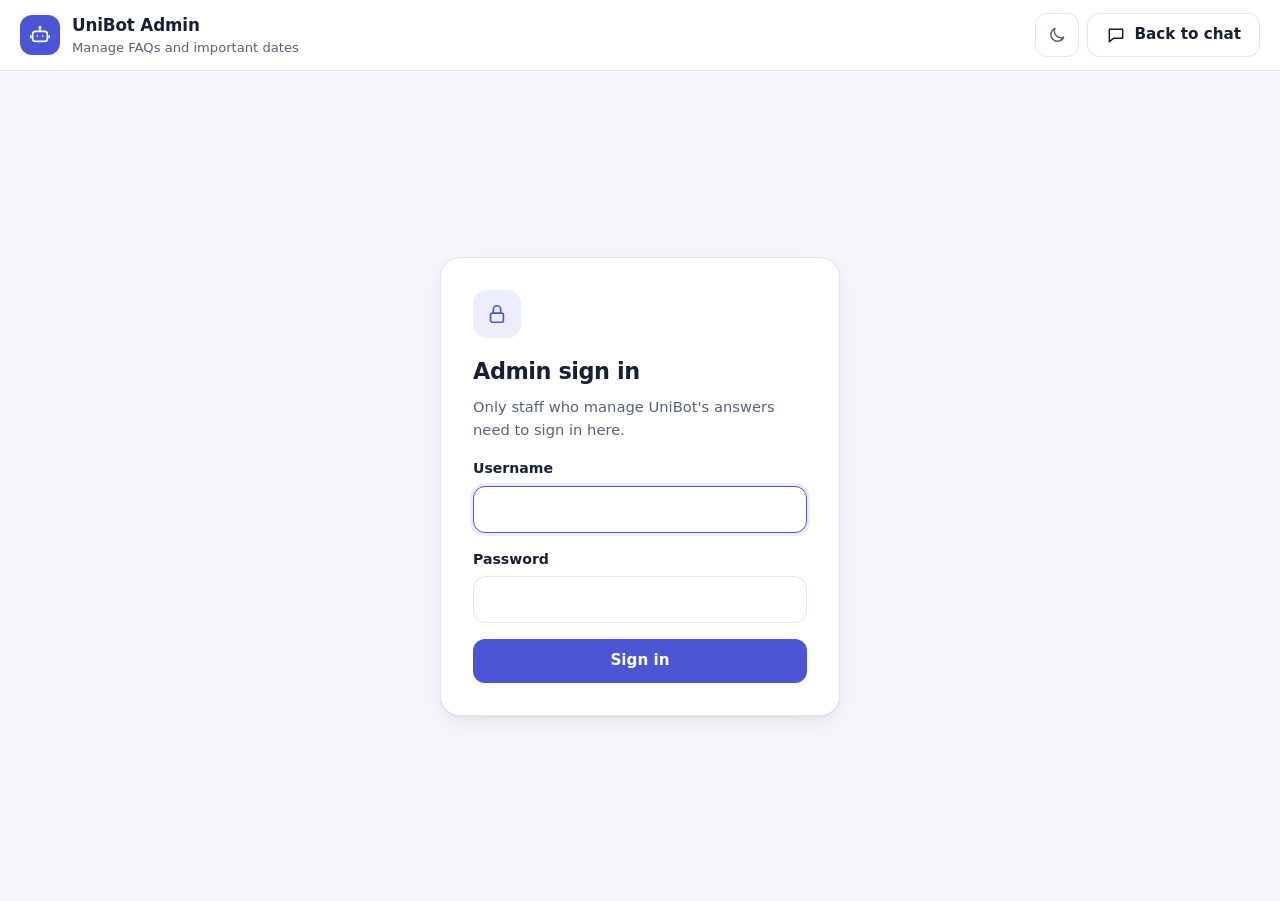
==== commit 851fc04d: "Overhaul UI, secure the admin API and add schedules UI - Rebuilt chat and admin pages: light/dark th" ====
--- a/webgui/admin.html
+++ b/webgui/admin.html
@@ -2,381 +2,200 @@
 <html lang="en">
 <head>
   <meta charset="UTF-8" />
-  <meta name="viewport" content="width=device-width, initial-scale=1.0">
-  <link rel="stylesheet" href="adminStyle.css">
-  <title>UniBot - Admin Panel</title>
+  <meta name="viewport" content="width=device-width, initial-scale=1.0" />
+  <title>UniBot Admin</title>
+  <link rel="icon" href="favicon.svg" type="image/svg+xml" />
+  <link rel="stylesheet" href="shared.css" />
+  <link rel="stylesheet" href="adminStyle.css" />
+  <script src="theme.js"></script>
 </head>
-<body class="light">
-  
-  <header>
-    <h1>🔧 UniBot Admin</h1>
-    <div class="header-actions">
-      <button id="themeToggle">🌙</button>
-      <button id="backToChat" style="display: none;">Back to Chat</button>
-      <button id="logoutBtn" style="display: none;">Logout</button>
+<body>
+  <svg width="0" height="0" style="position: absolute" aria-hidden="true">
+    <symbol id="i-bot" viewBox="0 0 24 24"><rect x="4" y="8" width="16" height="11" rx="3"/><path d="M12 4v4"/><circle cx="12" cy="3.5" r="0.8"/><path d="M9 13h.01M15 13h.01"/><path d="M2 13v2M22 13v2"/></symbol>
+    <symbol id="i-moon" viewBox="0 0 24 24"><path d="M20 14.5A8 8 0 0 1 9.5 4a8 8 0 1 0 10.5 10.5Z"/></symbol>
+    <symbol id="i-sun" viewBox="0 0 24 24"><circle cx="12" cy="12" r="4"/><path d="M12 2v2M12 20v2M4.9 4.9l1.4 1.4M17.7 17.7l1.4 1.4M2 12h2M20 12h2M4.9 19.1l1.4-1.4M17.7 6.3l1.4-1.4"/></symbol>
+    <symbol id="i-chat" viewBox="0 0 24 24"><path d="M4 5h16v11H9l-5 4V5Z"/></symbol>
+    <symbol id="i-logout" viewBox="0 0 24 24"><path d="M15 4h4v16h-4M10 8l-4 4 4 4M6 12h10"/></symbol>
+    <symbol id="i-plus" viewBox="0 0 24 24"><path d="M12 5v14M5 12h14"/></symbol>
+    <symbol id="i-search" viewBox="0 0 24 24"><circle cx="11" cy="11" r="7"/><path d="m20 20-3.5-3.5"/></symbol>
+    <symbol id="i-edit" viewBox="0 0 24 24"><path d="M4 20h4L19 9l-4-4L4 16v4Z"/><path d="m13.5 6.5 4 4"/></symbol>
+    <symbol id="i-trash" viewBox="0 0 24 24"><path d="M4 7h16M10 11v6M14 11v6M6 7l1 13h10l1-13M9 7V4h6v3"/></symbol>
+    <symbol id="i-x" viewBox="0 0 24 24"><path d="M6 6l12 12M18 6 6 18"/></symbol>
+    <symbol id="i-faq" viewBox="0 0 24 24"><circle cx="12" cy="12" r="9"/><path d="M9.5 9.5a2.5 2.5 0 1 1 3.5 2.3c-.6.3-1 .9-1 1.6v.6M12 17h.01"/></symbol>
+    <symbol id="i-tag" viewBox="0 0 24 24"><path d="M3 12V4h8l10 10-8 8L3 12Z"/><circle cx="7.5" cy="8.5" r="1.2"/></symbol>
+    <symbol id="i-calendar" viewBox="0 0 24 24"><rect x="3" y="5" width="18" height="16" rx="3"/><path d="M3 10h18M8 3v4M16 3v4"/></symbol>
+    <symbol id="i-clock" viewBox="0 0 24 24"><circle cx="12" cy="12" r="9"/><path d="M12 7v5l3 2"/></symbol>
+    <symbol id="i-lock" viewBox="0 0 24 24"><rect x="5" y="11" width="14" height="10" rx="2"/><path d="M8 11V7a4 4 0 0 1 8 0v4"/></symbol>
+  </svg>
+
+  <header class="topbar">
+    <div class="brand">
+      <span class="avatar"><svg class="icon"><use href="#i-bot" /></svg></span>
+      <div>
+        <h1>UniBot Admin</h1>
+        <p>Manage FAQs and important dates</p>
+      </div>
+    </div>
+    <div class="actions">
+      <button class="icon-btn theme-toggle" id="themeToggle" type="button" aria-label="Switch to dark mode">
+        <svg class="icon moon"><use href="#i-moon" /></svg>
+        <svg class="icon sun"><use href="#i-sun" /></svg>
+      </button>
+      <a class="btn ghost" href="index.html">
+        <svg class="icon"><use href="#i-chat" /></svg>
+        <span class="hide-sm">Back to chat</span>
+      </a>
+      <button class="btn ghost" id="logoutBtn" type="button" hidden>
+        <svg class="icon"><use href="#i-logout" /></svg>
+        <span class="hide-sm">Sign out</span>
+      </button>
     </div>
   </header>
 
-  <!--Login form-->
-  <div class="login-container" id="loginContainer">
-    <div class="login-form">
-      <h2>Admin Login</h2>
-      <div id="loginError" class="error-message" style="display: none;"></div>
-      <div class="form-group">
-        <label for="username">Username:</label>
-        <input type="text" id="username" required>
-      </div>
-      <div class="form-group">
-        <label for="password">Password:</label>
-        <input type="password" id="password" required>
-      </div>
-      <button id="loginBtn" style="width: 100%;">Login</button>
-    </div>
-  </div>
-
-  <!--Admin dashboard-->
-  <div class="admin-container" id="adminContainer" style="display: none;">
-    <div class="admin-header">
-      <h2>FAQ Management</h2>
-      <button id="addFaqBtn">Add New FAQ</button>
-    </div>
-    
-    <div id="faqList" class="faq-grid">
-      <!--FAQs will show here-->
-    </div>
-  </div>
-
-  <!--FAQ Modal-->
-  <div id="faqModal" class="modal">
-    <div class="modal-content">
-      <div class="modal-header">
-        <h3 id="modalTitle">Add FAQ</h3>
-        <span class="close" id="closeModal">&times;</span>
-      </div>
-      
-      <div id="modalError" class="error-message" style="display: none;"></div>
-      
-      <div class="form-group">
-        <label for="faqQuestion">Question:</label>
-        <input type="text" id="faqQuestion" required>
-      </div>
-      
-      <div class="form-group">
-        <label for="faqAnswer">Answer:</label>
-        <textarea id="faqAnswer" rows="4" required></textarea>
-      </div>
-      
-      <div class="form-group">
-        <label for="keywordInput">Keywords:</label>
-        <input type="text" id="keywordInput" placeholder="Type keyword and press Enter">
-        <div id="keywordsList" class="keywords-input"></div>
-      </div>
-      
-      <div style="display: flex; gap: 0.5rem; justify-content: flex-end;">
-        <button id="cancelBtn" class="btn-secondary">Cancel</button>
-        <button id="saveFaqBtn">Save FAQ</button>
-      </div>
-    </div>
-  </div>
-
-  <footer>
-    <p>&copy; 2025 UniBot Admin | Developed by bugblazer</p>
-  </footer>
-
-  <script>
-    //Configuration
-    const API_BASE = 'http://localhost:18080';
-    
-    //State
-    let currentEditIndex = -1;
-    let keywords = [];
-    let faqs = [];
-
-    //DOM Elements
-    const loginContainer = document.getElementById('loginContainer');
-    const adminContainer = document.getElementById('adminContainer');
-    const loginBtn = document.getElementById('loginBtn');
-    const logoutBtn = document.getElementById('logoutBtn');
-    const backToChat = document.getElementById('backToChat');
-    const themeToggle = document.getElementById('themeToggle');
-    const faqModal = document.getElementById('faqModal');
-    const addFaqBtn = document.getElementById('addFaqBtn');
-    const closeModal = document.getElementById('closeModal');
-    const saveFaqBtn = document.getElementById('saveFaqBtn');
-    const cancelBtn = document.getElementById('cancelBtn');
-    const faqList = document.getElementById('faqList');
-
-    //Login functionality
-    async function login() {
-      const username = document.getElementById('username').value.trim();
-      const password = document.getElementById('password').value.trim();
-      const loginError = document.getElementById('loginError');
-
-      if (!username || !password) {
-        showError(loginError, 'Please enter both username and password');
-        return;
-      }
-
-      try {
-        const response = await fetch(`${API_BASE}/admin/login`, {
-          method: 'POST',
-          headers: { 'Content-Type': 'application/json' },
-          body: JSON.stringify({ username, password })
-        });
-
-        if (response.ok) {
-          loginContainer.style.display = 'none';
-          adminContainer.style.display = 'block';
-          logoutBtn.style.display = 'block';
-          backToChat.style.display = 'block';
-          hideError(loginError);
-          await loadFAQs();
-        } else {
-          showError(loginError, 'Invalid username or password');
-        }
-      } catch (error) {
-        showError(loginError, 'Failed to connect to server');
-        console.error('Login error:', error);
-      }
-    }
-
-    //Load FAQs from server
-    async function loadFAQs() {
-      try {
-        const response = await fetch(`${API_BASE}/admin/faqs`);
-        if (response.ok) {
-          const data = await response.json();
-          faqs = Object.values(data);
-          renderFAQs();
-        } else {
-          console.error('Failed to load FAQs');
-        }
-      } catch (error) {
-        console.error('Error loading FAQs:', error);
-      }
-    }
-
-    //Render FAQs in the dashboard
-    function renderFAQs() {
-      faqList.innerHTML = '';
-      
-      if (faqs.length === 0) {
-        faqList.innerHTML = '<p style="text-align: center; color: #666; grid-column: 1/-1;">No FAQs found. Click "Add New FAQ" to get started.</p>';
-        return;
-      }
-
-      faqs.forEach((faq, index) => {
-        const faqDiv = document.createElement('div');
-        faqDiv.className = 'faq-item';
-        faqDiv.innerHTML = `
-          <div class="faq-question">${escapeHtml(faq.question)}</div>
-          <div class="faq-answer">${escapeHtml(faq.answer)}</div>
-          <div class="faq-keywords">
-            ${faq.keywords.map(keyword => `<span class="keyword-tag">${escapeHtml(keyword)}</span>`).join('')}
-          </div>
-          <div class="faq-actions">
-            <button onclick="editFAQ(${index})" class="btn-secondary">Edit</button>
-            <button onclick="deleteFAQ(${index})" class="btn-danger">Delete</button>
-          </div>
-        `;
-        faqList.appendChild(faqDiv);
-      });
-    }
-
-    //Show modal for adding/editing FAQ
-    function showFAQModal(isEdit = false, index = -1) {
-      currentEditIndex = index;
-      const modalTitle = document.getElementById('modalTitle');
-      const faqQuestion = document.getElementById('faqQuestion');
-      const faqAnswer = document.getElementById('faqAnswer');
-      const modalError = document.getElementById('modalError');
-
-      modalTitle.textContent = isEdit ? 'Edit FAQ' : 'Add FAQ';
-      hideError(modalError);
-
-      if (isEdit && index >= 0) {
-        const faq = faqs[index];
-        faqQuestion.value = faq.question;
-        faqAnswer.value = faq.answer;
-        keywords = [...faq.keywords];
-      } else {
-        faqQuestion.value = '';
-        faqAnswer.value = '';
-        keywords = [];
-      }
-
-      renderKeywords();
-      faqModal.style.display = 'block';
-    }
-
-    //Add new FAQ
-    function addFAQ() {
-      showFAQModal(false);
-    }
-
-    //Edit existing FAQ
-    function editFAQ(index) {
-      showFAQModal(true, index);
-    }
-
-    //Delete FAQ
-    async function deleteFAQ(index) {
-      if (!confirm('Are you sure you want to delete this FAQ?')) return;
-
-      try {
-        const response = await fetch(`${API_BASE}/admin/faqs/${index}`, {
-          method: 'DELETE'
-        });
-
-        if (response.ok) {
-          await loadFAQs();
-        } else {
-          alert('Failed to delete FAQ');
-        }
-      } catch (error) {
-        alert('Error deleting FAQ');
-        console.error('Delete error:', error);
-      }
-    }
-
-    //Save FAQ (add or edit)
-    async function saveFAQ() {
-      const question = document.getElementById('faqQuestion').value.trim();
-      const answer = document.getElementById('faqAnswer').value.trim();
-      const modalError = document.getElementById('modalError');
-
-      if (!question || !answer || keywords.length === 0) {
-        showError(modalError, 'Please fill in all fields and add at least one keyword');
-        return;
-      }
-
-      const faqData = { question, answer, keywords };
-
-      try {
-        let response;
-        if (currentEditIndex >= 0) {
-          //Edit existing FAQ
-          response = await fetch(`${API_BASE}/admin/faqs/${currentEditIndex}`, {
-            method: 'PUT',
-            headers: { 'Content-Type': 'application/json' },
-            body: JSON.stringify(faqData)
-          });
-        } else {
-          //Add new FAQ
-          response = await fetch(`${API_BASE}/admin/faqs`, {
-            method: 'POST',
-            headers: { 'Content-Type': 'application/json' },
-            body: JSON.stringify(faqData)
-          });
-        }
-
-        if (response.ok) {
-          faqModal.style.display = 'none';
-          await loadFAQs();
-        } else {
-          showError(modalError, 'Failed to save FAQ');
-        }
-      } catch (error) {
-        showError(modalError, 'Error saving FAQ');
-        console.error('Save error:', error);
-      }
-    }
-
-    //Keyword management
-    function addKeyword() {
-      const keywordInput = document.getElementById('keywordInput');
-      const keyword = keywordInput.value.trim().toLowerCase();
-
-      if (keyword && !keywords.includes(keyword)) {
-        keywords.push(keyword);
-        keywordInput.value = '';
-        renderKeywords();
-      }
-    }
-
-    function removeKeyword(index) {
-      keywords.splice(index, 1);
-      renderKeywords();
-    }
-
-    function renderKeywords() {
-      const keywordsList = document.getElementById('keywordsList');
-      keywordsList.innerHTML = keywords.map((keyword, index) => `
-        <div class="keyword-input-tag">
-          ${escapeHtml(keyword)}
-          <button class="remove-keyword" onclick="removeKeyword(${index})">×</button>
-        </div>
-      `).join('');
-    }
-
-    //Utility functions
-    function showError(element, message) {
-      element.textContent = message;
-      element.style.display = 'block';
-    }
-
-    function hideError(element) {
-      element.style.display = 'none';
-    }
-
-    function escapeHtml(text) {
-      const div = document.createElement('div');
-      div.textContent = text;
-      return div.innerHTML;
-    }
-
-    //Logout
-    function logout() {
-      loginContainer.style.display = 'flex';
-      adminContainer.style.display = 'none';
-      logoutBtn.style.display = 'none';
-      backToChat.style.display = 'none';
-      document.getElementById('username').value = '';
-      document.getElementById('password').value = '';
-    }
-
-    //Theme toggle
-    function toggleTheme() {
-      document.body.classList.toggle('dark');
-      document.body.classList.toggle('light');
-
-      const isDark = document.body.classList.contains('dark');
-      themeToggle.textContent = isDark ? '☀️' : '🌙';
-    }
-
-    //Event listeners
-    loginBtn.addEventListener('click', login);
-    logoutBtn.addEventListener('click', logout);
-    themeToggle.addEventListener('click', toggleTheme);
-    addFaqBtn.addEventListener('click', addFAQ);
-    closeModal.addEventListener('click', () => faqModal.style.display = 'none');
-    cancelBtn.addEventListener('click', () => faqModal.style.display = 'none');
-    saveFaqBtn.addEventListener('click', saveFAQ);
-
-    //Back to chat button
-    backToChat.addEventListener('click', () => {
-      window.location.href = 'index.html';
-    });
-
-    //Handle enter key for login
-    document.getElementById('password').addEventListener('keypress', (e) => {
-      if (e.key === 'Enter') login();
-    });
-
-    //Handle enter key for keyword input
-    document.getElementById('keywordInput').addEventListener('keypress', (e) => {
-      if (e.key === 'Enter') {
-        e.preventDefault();
-        addKeyword();
-      }
-    });
-
-    //Closing modal while clicking out
-    window.addEventListener('click', (e) => {
-      if (e.target === faqModal) {
-        faqModal.style.display = 'none';
-      }
-    });
-  </script>
+  <!-- Sign in -->
+  <main class="login" id="loginView">
+    <form class="login-card" id="loginForm" novalidate>
+      <span class="avatar lock"><svg class="icon"><use href="#i-lock" /></svg></span>
+      <h2>Admin sign in</h2>
+      <p class="muted">Only staff who manage UniBot's answers need to sign in here.</p>
+      <div class="form-error" id="loginError" role="alert" hidden></div>
+      <div class="field">
+        <label for="username">Username</label>
+        <input class="input" type="text" id="username" autocomplete="username" required />
+      </div>
+      <div class="field">
+        <label for="password">Password</label>
+        <input class="input" type="password" id="password" autocomplete="current-password" required />
+      </div>
+      <button class="btn" id="loginBtn" type="submit">Sign in</button>
+    </form>
+  </main>
+
+  <!-- Dashboard -->
+  <main class="dashboard" id="dashboard" hidden>
+    <section class="stats" aria-label="Overview">
+      <div class="stat"><span class="stat-icon"><svg class="icon"><use href="#i-faq" /></svg></span><div><p class="stat-value" id="statFaqs">0</p><p class="stat-label">FAQs</p></div></div>
+      <div class="stat"><span class="stat-icon"><svg class="icon"><use href="#i-tag" /></svg></span><div><p class="stat-value" id="statKeywords">0</p><p class="stat-label">Unique keywords</p></div></div>
+      <div class="stat"><span class="stat-icon accent"><svg class="icon"><use href="#i-calendar" /></svg></span><div><p class="stat-value" id="statUpcoming">0</p><p class="stat-label">Upcoming dates</p></div></div>
+    </section>
+
+    <div class="tabs" role="tablist" aria-label="Content">
+      <button class="tab" type="button" role="tab" id="tabFaqs" aria-controls="panelFaqs" aria-selected="true">FAQs</button>
+      <button class="tab" type="button" role="tab" id="tabSchedules" aria-controls="panelSchedules" aria-selected="false" tabindex="-1">Schedules</button>
+    </div>
+
+    <section class="panel" id="panelFaqs" role="tabpanel" aria-labelledby="tabFaqs">
+      <div class="toolbar">
+        <div class="search">
+          <svg class="icon"><use href="#i-search" /></svg>
+          <label class="sr-only" for="faqSearch">Search FAQs</label>
+          <input class="input" type="search" id="faqSearch" placeholder="Search questions, answers or keywords" />
+        </div>
+        <button class="btn" id="addFaqBtn" type="button"><svg class="icon"><use href="#i-plus" /></svg>New FAQ</button>
+      </div>
+      <p class="result-count" id="faqCount" aria-live="polite"></p>
+      <ul class="list" id="faqList"></ul>
+    </section>
+
+    <section class="panel" id="panelSchedules" role="tabpanel" aria-labelledby="tabSchedules" hidden>
+      <div class="toolbar">
+        <p class="muted">Dated events students can ask about, like deadlines, tests and orientation.</p>
+        <button class="btn" id="addScheduleBtn" type="button"><svg class="icon"><use href="#i-plus" /></svg>New date</button>
+      </div>
+      <ul class="list" id="scheduleList"></ul>
+    </section>
+  </main>
+
+  <!-- FAQ editor -->
+  <dialog class="dialog" id="faqDialog" aria-labelledby="faqDialogTitle">
+    <form id="faqForm" novalidate>
+      <header class="dialog-header">
+        <h2 id="faqDialogTitle">New FAQ</h2>
+        <button class="icon-btn" type="button" data-close aria-label="Close"><svg class="icon"><use href="#i-x" /></svg></button>
+      </header>
+      <div class="dialog-body">
+        <div class="form-error" id="faqError" role="alert" hidden></div>
+        <div class="field">
+          <label for="faqQuestion">Question</label>
+          <input class="input" id="faqQuestion" maxlength="300" required />
+        </div>
+        <div class="field">
+          <label for="faqAnswer">Answer</label>
+          <textarea class="input" id="faqAnswer" rows="4" maxlength="2000" required></textarea>
+        </div>
+        <div class="field">
+          <label for="faqKeywordInput">Keywords</label>
+          <div class="chip-input" id="faqKeywords">
+            <ul class="chip-list" aria-label="Keywords"></ul>
+            <input id="faqKeywordInput" placeholder="Type a keyword, then Enter" />
+          </div>
+          <p class="help">UniBot picks the FAQ whose keywords appear most in a student's question.</p>
+        </div>
+      </div>
+      <footer class="dialog-footer">
+        <button class="btn ghost" type="button" data-close>Cancel</button>
+        <button class="btn" type="submit">Save FAQ</button>
+      </footer>
+    </form>
+  </dialog>
+
+  <!-- Schedule editor -->
+  <dialog class="dialog" id="scheduleDialog" aria-labelledby="scheduleDialogTitle">
+    <form id="scheduleForm" novalidate>
+      <header class="dialog-header">
+        <h2 id="scheduleDialogTitle">New date</h2>
+        <button class="icon-btn" type="button" data-close aria-label="Close"><svg class="icon"><use href="#i-x" /></svg></button>
+      </header>
+      <div class="dialog-body">
+        <div class="form-error" id="scheduleError" role="alert" hidden></div>
+        <div class="field">
+          <label for="scheduleTitle">Title</label>
+          <input class="input" id="scheduleTitle" maxlength="300" placeholder="Fee submission deadline" required />
+        </div>
+        <div class="field-row">
+          <div class="field">
+            <label for="scheduleDate">Date</label>
+            <input class="input" type="date" id="scheduleDate" required />
+          </div>
+          <div class="field">
+            <label for="scheduleTime">Time <span class="optional">(optional)</span></label>
+            <input class="input" id="scheduleTime" maxlength="40" placeholder="5:00 PM" />
+          </div>
+        </div>
+        <div class="field">
+          <label for="scheduleDetails">Details <span class="optional">(optional)</span></label>
+          <textarea class="input" id="scheduleDetails" rows="3" maxlength="2000"></textarea>
+        </div>
+        <div class="field">
+          <label for="scheduleKeywordInput">Keywords</label>
+          <div class="chip-input" id="scheduleKeywords">
+            <ul class="chip-list" aria-label="Keywords"></ul>
+            <input id="scheduleKeywordInput" placeholder="Type a keyword, then Enter" />
+          </div>
+          <p class="help">A student asking "when is the fee deadline?" matches keywords like fee and deadline.</p>
+        </div>
+      </div>
+      <footer class="dialog-footer">
+        <button class="btn ghost" type="button" data-close>Cancel</button>
+        <button class="btn" type="submit">Save date</button>
+      </footer>
+    </form>
+  </dialog>
+
+  <!-- Delete confirmation -->
+  <dialog class="dialog small" id="confirmDialog" aria-labelledby="confirmTitle" aria-describedby="confirmText">
+    <div class="dialog-body">
+      <h2 id="confirmTitle">Delete this FAQ?</h2>
+      <p class="muted" id="confirmText">Students won't get this answer anymore. This can't be undone.</p>
+    </div>
+    <footer class="dialog-footer">
+      <button class="btn ghost" type="button" data-close>Cancel</button>
+      <button class="btn danger" type="button" id="confirmDelete">Delete</button>
+    </footer>
+  </dialog>
+
+  <div class="toast" id="toast" role="status" aria-live="polite" hidden></div>
+
+  <script src="adminScript.js"></script>
 </body>
 </html>
--- a/webgui/shared.css
+++ b/webgui/shared.css
@@ -0,0 +1,321 @@
+/* Shared tokens and base styles for the chat and admin pages. */
+
+:root {
+  color-scheme: light;
+  --bg: #f5f6fb;
+  --surface: #ffffff;
+  --surface-2: #eef1f8;
+  --border: #e1e5ef;
+  --text: #182033;
+  --muted: #586179;
+  --primary: #4b55d6;
+  --primary-hover: #3c45bd;
+  --primary-soft: #eceefe;
+  --on-primary: #ffffff;
+  --accent: #b86e00;
+  --accent-soft: #fff3df;
+  --success: #17895a;
+  --danger: #c93838;
+  --danger-soft: #fdecec;
+  --shadow: 0 1px 2px rgb(16 24 40 / 0.06), 0 8px 24px -8px rgb(16 24 40 / 0.12);
+  --radius: 14px;
+  --font: 'Inter', 'Segoe UI', system-ui, -apple-system, Roboto, sans-serif;
+}
+
+:root[data-theme='dark'] {
+  color-scheme: dark;
+  --bg: #0e1120;
+  --surface: #161a2c;
+  --surface-2: #1d2238;
+  --border: #2a3050;
+  --text: #e7eaf4;
+  --muted: #9ba4bf;
+  --primary: #7d86ff;
+  --primary-hover: #959cff;
+  --primary-soft: #23284a;
+  --on-primary: #0e1120;
+  --accent: #f3b54a;
+  --accent-soft: #3a2e17;
+  --success: #3ccf8e;
+  --danger: #ff7a7a;
+  --danger-soft: #3a1d22;
+  --shadow: 0 1px 2px rgb(0 0 0 / 0.3), 0 12px 32px -12px rgb(0 0 0 / 0.6);
+}
+
+*,
+*::before,
+*::after {
+  box-sizing: border-box;
+}
+
+html,
+body {
+  height: 100%;
+}
+
+/* Components set their own display, which would otherwise override the hidden attribute. */
+[hidden] {
+  display: none !important;
+}
+
+body {
+  margin: 0;
+  background: var(--bg);
+  color: var(--text);
+  font-family: var(--font);
+  font-size: 16px;
+  line-height: 1.55;
+  -webkit-font-smoothing: antialiased;
+}
+
+h1,
+h2,
+h3,
+p {
+  margin: 0;
+}
+
+button,
+input,
+textarea {
+  font: inherit;
+  color: inherit;
+}
+
+a {
+  color: var(--primary);
+}
+
+:focus-visible {
+  outline: 2px solid var(--primary);
+  outline-offset: 2px;
+}
+
+.sr-only {
+  position: absolute;
+  width: 1px;
+  height: 1px;
+  padding: 0;
+  margin: -1px;
+  overflow: hidden;
+  clip: rect(0, 0, 0, 0);
+  white-space: nowrap;
+  border: 0;
+}
+
+.icon {
+  width: 20px;
+  height: 20px;
+  flex-shrink: 0;
+  stroke: currentColor;
+  fill: none;
+  stroke-width: 1.8;
+  stroke-linecap: round;
+  stroke-linejoin: round;
+}
+
+/* ---------- top bar ---------- */
+
+.topbar {
+  display: flex;
+  align-items: center;
+  justify-content: space-between;
+  gap: 12px;
+  padding: 12px 20px;
+  background: var(--surface);
+  border-bottom: 1px solid var(--border);
+}
+
+.brand {
+  display: flex;
+  align-items: center;
+  gap: 12px;
+  min-width: 0;
+}
+
+.brand > div {
+  min-width: 0;
+}
+
+.brand h1 {
+  font-size: 1.05rem;
+  font-weight: 700;
+  letter-spacing: -0.01em;
+}
+
+.brand p {
+  font-size: 0.82rem;
+  color: var(--muted);
+  white-space: nowrap;
+  overflow: hidden;
+  text-overflow: ellipsis;
+}
+
+.actions {
+  display: flex;
+  align-items: center;
+  gap: 8px;
+}
+
+.avatar {
+  display: grid;
+  place-items: center;
+  flex-shrink: 0;
+  width: 40px;
+  height: 40px;
+  border-radius: 12px;
+  background: var(--primary);
+  color: var(--on-primary);
+}
+
+.avatar .icon {
+  width: 22px;
+  height: 22px;
+}
+
+/* ---------- buttons ---------- */
+
+.btn {
+  display: inline-flex;
+  align-items: center;
+  justify-content: center;
+  gap: 8px;
+  min-height: 44px;
+  padding: 0 18px;
+  border: 1px solid transparent;
+  border-radius: 12px;
+  background: var(--primary);
+  color: var(--on-primary);
+  font-weight: 600;
+  font-size: 0.95rem;
+  text-decoration: none;
+  cursor: pointer;
+  transition: background-color 150ms ease, border-color 150ms ease, color 150ms ease;
+}
+
+.btn:hover {
+  background: var(--primary-hover);
+}
+
+.btn:disabled {
+  opacity: 0.55;
+  cursor: not-allowed;
+}
+
+.btn.ghost {
+  background: transparent;
+  color: var(--text);
+  border-color: var(--border);
+}
+
+.btn.ghost:hover {
+  background: var(--surface-2);
+}
+
+.btn.danger {
+  background: var(--danger);
+  color: #fff;
+}
+
+.icon-btn {
+  display: inline-grid;
+  place-items: center;
+  width: 44px;
+  height: 44px;
+  border: 1px solid var(--border);
+  border-radius: 12px;
+  background: transparent;
+  color: var(--muted);
+  cursor: pointer;
+  transition: background-color 150ms ease, color 150ms ease;
+}
+
+.icon-btn:hover {
+  background: var(--surface-2);
+  color: var(--text);
+}
+
+/* Theme toggle shows the icon for the mode you'd switch to. */
+.theme-toggle .moon {
+  display: block;
+}
+.theme-toggle .sun {
+  display: none;
+}
+:root[data-theme='dark'] .theme-toggle .moon {
+  display: none;
+}
+:root[data-theme='dark'] .theme-toggle .sun {
+  display: block;
+}
+
+/* ---------- form fields ---------- */
+
+.field {
+  display: grid;
+  gap: 6px;
+}
+
+.field label {
+  font-size: 0.88rem;
+  font-weight: 600;
+}
+
+.field .help {
+  font-size: 0.8rem;
+  color: var(--muted);
+}
+
+.input {
+  width: 100%;
+  min-height: 44px;
+  padding: 10px 14px;
+  border: 1px solid var(--border);
+  border-radius: 12px;
+  background: var(--surface);
+  transition: border-color 150ms ease, box-shadow 150ms ease;
+}
+
+.input:focus {
+  outline: none;
+  border-color: var(--primary);
+  box-shadow: 0 0 0 3px var(--primary-soft);
+}
+
+textarea.input {
+  resize: vertical;
+  min-height: 110px;
+}
+
+.form-error {
+  padding: 10px 12px;
+  border-radius: 10px;
+  background: var(--danger-soft);
+  color: var(--danger);
+  font-size: 0.88rem;
+}
+
+/* ---------- chips ---------- */
+
+.chip {
+  display: inline-flex;
+  align-items: center;
+  gap: 6px;
+  padding: 4px 10px;
+  border-radius: 999px;
+  background: var(--surface-2);
+  color: var(--muted);
+  font-size: 0.78rem;
+  font-weight: 600;
+}
+
+@media (prefers-reduced-motion: reduce) {
+  *,
+  *::before,
+  *::after {
+    animation-duration: 0.01ms !important;
+    animation-iteration-count: 1 !important;
+    transition-duration: 0.01ms !important;
+    scroll-behavior: auto !important;
+  }
+}
--- a/webgui/adminStyle.css
+++ b/webgui/adminStyle.css
@@ -1,405 +1,467 @@
-    :root {
-      --bg-light: #f9f9f9;
-      --text-light: #222;
-      --user-msg-light: #d0f0fd;
-      --bot-msg-light: #e6e6e6;
-
-      --bg-dark: #1e1e1e;
-      --text-dark: #f1f1f1;
-      --user-msg-dark: #005f73;
-      --bot-msg-dark: #333;
-
-      --accent: #1ABC9C;
-      --radius: 12px;
-    }
-
-    body.light {
-      background: var(--bg-light);
-      color: var(--text-light);
-    }
-    body.dark {
-      background: var(--bg-dark);
-      color: var(--text-dark);
-    }
-    body {
-      font-family: 'Segoe UI', sans-serif;
-      margin: 0;
-      padding: 0;
-      display: flex;
-      flex-direction: column;
-      min-height: 100vh;
-      transition: background-color 0.3s ease, color 0.3s ease;
-    }
-
-    header {
-      padding: 1rem 2rem;
-      display: flex;
-      justify-content: space-between;
-      align-items: center;
-      background: var(--accent);
-      color: white;
-      box-shadow: 0 2px 10px rgba(0,0,0,0.1);
-    }
-
-    header h1 {
-      margin: 0;
-      font-size: 1.8rem;
-    }
-
-    .header-actions {
-      display: flex;
-      gap: 0.5rem;
-    }
-
-    .header-actions button {
-      padding: 0.5rem 1rem;
-      border: none;
-      border-radius: var(--radius);
-      background: white;
-      color: var(--accent);
-      cursor: pointer;
-      font-weight: bold;
-      transition: all 0.2s ease;
-      font-size: 0.9rem;
-    }
-
-    .header-actions button:hover {
-      background: #f0f0f0;
-      color: #148f77;
-      transform: translateY(-1px);
-    }
-
-    .login-container {
-      flex: 1;
-      display: flex;
-      justify-content: center;
-      align-items: center;
-      padding: 2rem;
-    }
-
-    .login-form {
-      background: inherit;
-      padding: 2rem;
-      border-radius: var(--radius);
-      box-shadow: 0 4px 20px rgba(0,0,0,0.1);
-      border: 1px solid #ccc;
-      width: 100%;
-      max-width: 400px;
-    }
-
-    body.dark .login-form {
-      border-color: #444;
-    }
-
-    .login-form h2 {
-      text-align: center;
-      margin-bottom: 1.5rem;
-      color: var(--accent);
-    }
-
-    .form-group {
-      margin-bottom: 1rem;
-    }
-
-    .form-group label {
-      display: block;
-      margin-bottom: 0.5rem;
-      font-weight: bold;
-    }
-
-    input[type="text"], input[type="password"], textarea {
-      width: 100%;
-      padding: 0.75rem;
-      border: 1px solid #ccc;
-      border-radius: var(--radius);
-      font-size: 1rem;
-      transition: border-color 0.2s ease;
-      outline: none;
-      box-sizing: border-box;
-    }
-
-    input[type="text"]:focus, input[type="password"]:focus, textarea:focus {
-      border-color: var(--accent);
-      box-shadow: 0 0 0 2px rgba(26, 188, 156, 0.2);
-    }
-
-    body.dark input[type="text"], 
-    body.dark input[type="password"], 
-    body.dark textarea {
-      background: #333;
-      border-color: #555;
-      color: white;
-    }
-
-    button {
-      padding: 0.75rem 1rem;
-      border: none;
-      border-radius: var(--radius);
-      background: var(--accent);
-      color: white;
-      cursor: pointer;
-      font-size: 1rem;
-      transition: all 0.2s ease;
-      min-width: 80px;
-    }
-
-    button:hover {
-      background: #148f77;
-      transform: translateY(-1px);
-    }
-
-    button:disabled {
-      opacity: 0.6;
-      cursor: not-allowed;
-      transform: none;
-    }
-
-    .admin-container {
-      flex: 1;
-      padding: 2rem;
-      max-width: 1200px;
-      margin: 0 auto;
-      width: 100%;
-      box-sizing: border-box;
-    }
-
-    .admin-header {
-      display: flex;
-      justify-content: space-between;
-      align-items: center;
-      margin-bottom: 2rem;
-    }
-
-    .admin-header h2 {
-      margin: 0;
-      color: var(--accent);
-    }
-
-    .faq-grid {
-      display: grid;
-      gap: 1rem;
-      margin-bottom: 2rem;
-    }
-
-    .faq-item {
-      background: inherit;
-      border: 1px solid #ccc;
-      border-radius: var(--radius);
-      padding: 1.5rem;
-      box-shadow: 0 2px 10px rgba(0,0,0,0.05);
-      transition: all 0.2s ease;
-    }
-
-    .faq-item:hover {
-      transform: translateY(-2px);
-      box-shadow: 0 4px 20px rgba(0,0,0,0.1);
-    }
-
-    body.dark .faq-item {
-      border-color: #444;
-    }
-
-    .faq-question {
-      font-weight: bold;
-      font-size: 1.1rem;
-      margin-bottom: 0.5rem;
-      color: var(--accent);
-    }
-
-    .faq-answer {
-      margin-bottom: 1rem;
-      line-height: 1.4;
-    }
-
-    .faq-keywords {
-      display: flex;
-      flex-wrap: wrap;
-      gap: 0.5rem;
-      margin-bottom: 1rem;
-    }
-
-    .keyword-tag {
-      background: var(--accent);
-      color: white;
-      padding: 0.25rem 0.5rem;
-      border-radius: 20px;
-      font-size: 0.8rem;
-    }
-
-    .faq-actions {
-      display: flex;
-      gap: 0.5rem;
-    }
-
-    .btn-secondary {
-      background: #6c757d;
-    }
-
-    .btn-secondary:hover {
-      background: #545b62;
-    }
-
-    .btn-danger {
-      background: #dc3545;
-    }
-
-    .btn-danger:hover {
-      background: #c82333;
-    }
-
-    .modal {
-      display: none;
-      position: fixed;
-      z-index: 1000;
-      left: 0;
-      top: 0;
-      width: 100%;
-      height: 100%;
-      background-color: rgba(0,0,0,0.5);
-    }
-
-    .modal-content {
-      background: var(--bg-light);
-      color: var(--text-light);
-      margin: 5% auto;
-      padding: 2rem;
-      border-radius: var(--radius);
-      width: 90%;
-      max-width: 600px;
-      max-height: 80vh;
-      overflow-y: auto;
-    }
-
-    body.dark .modal-content {
-      background: var(--bg-dark);
-      color: var(--text-dark);
-    }
-
-    .modal-header {
-      display: flex;
-      justify-content: space-between;
-      align-items: center;
-      margin-bottom: 1rem;
-    }
-
-    .modal-header h3 {
-      margin: 0;
-      color: var(--accent);
-    }
-
-    .close {
-      color: #aaa;
-      font-size: 28px;
-      font-weight: bold;
-      cursor: pointer;
-      border: none;
-      background: none;
-      padding: 0;
-      min-width: auto;
-    }
-
-    .close:hover {
-      color: #000;
-      transform: none;
-    }
-
-    body.dark .close:hover {
-      color: #fff;
-    }
-
-    .keywords-input {
-      display: flex;
-      flex-wrap: wrap;
-      gap: 0.5rem;
-      margin-bottom: 1rem;
-    }
-
-    .keyword-input-tag {
-      background: var(--user-msg-light);
-      padding: 0.25rem 0.5rem;
-      border-radius: 20px;
-      font-size: 0.9rem;
-      display: flex;
-      align-items: center;
-      gap: 0.5rem;
-    }
-
-    body.dark .keyword-input-tag {
-      background: var(--user-msg-dark);
-      color: white;
-    }
-
-    .remove-keyword {
-      background: none;
-      border: none;
-      color: #dc3545;
-      cursor: pointer;
-      font-weight: bold;
-      padding: 0;
-      min-width: auto;
-    }
-
-    .remove-keyword:hover {
-      transform: none;
-    }
-
-    .error-message {
-      background: #f8d7da;
-      color: #721c24;
-      padding: 0.75rem;
-      border-radius: var(--radius);
-      margin-bottom: 1rem;
-      border: 1px solid #f5c6cb;
-    }
-
-    body.dark .error-message {
-      background: #2d1b1e;
-      color: #f8d7da;
-      border-color: #842029;
-    }
-
-    footer {
-      text-align: center;
-      padding: 0.75rem;
-      font-size: 0.9rem;
-      background: #eee;
-      color: #666;
-    }
-
-    body.dark footer {
-      background: #111;
-      color: #aaa;
-    }
-
-    /*Responsive*/
-    @media (max-width: 768px) {
-      header {
-        padding: 1rem;
-        flex-direction: column;
-        gap: 1rem;
-      }
-      
-      .header-actions {
-        width: 100%;
-        justify-content: center;
-      }
-      
-      .admin-container {
-        padding: 1rem;
-      }
-      
-      .admin-header {
-        flex-direction: column;
-        gap: 1rem;
-        align-items: stretch;
-      }
-      
-      .faq-actions {
-        flex-direction: column;
-      }
-      
-      .modal-content {
-        margin: 10% auto;
-        width: 95%;
-      }
-    }
+/* Admin page. Tokens and shared components live in shared.css. */
+
+.muted {
+  color: var(--muted);
+}
+
+.optional {
+  font-weight: 400;
+  color: var(--muted);
+}
+
+/* ---------- sign in ---------- */
+
+.login {
+  display: grid;
+  place-items: center;
+  min-height: calc(100dvh - 70px);
+  padding: 24px 16px;
+}
+
+.login-card {
+  display: grid;
+  gap: 16px;
+  width: min(100%, 400px);
+  padding: 32px;
+  border: 1px solid var(--border);
+  border-radius: 20px;
+  background: var(--surface);
+  box-shadow: var(--shadow);
+}
+
+.login-card h2 {
+  font-size: 1.4rem;
+  font-weight: 750;
+  letter-spacing: -0.02em;
+}
+
+.login-card .muted {
+  margin-top: -8px;
+  font-size: 0.92rem;
+}
+
+.avatar.lock {
+  width: 48px;
+  height: 48px;
+  border-radius: 14px;
+  background: var(--primary-soft);
+  color: var(--primary);
+}
+
+/* ---------- dashboard ---------- */
+
+.dashboard {
+  width: min(100%, 1040px);
+  margin: 0 auto;
+  padding: 28px 20px 48px;
+}
+
+.stats {
+  display: grid;
+  grid-template-columns: repeat(auto-fit, minmax(200px, 1fr));
+  gap: 14px;
+}
+
+.stat {
+  display: flex;
+  align-items: center;
+  gap: 14px;
+  padding: 16px 18px;
+  border: 1px solid var(--border);
+  border-radius: var(--radius);
+  background: var(--surface);
+}
+
+.stat-icon {
+  display: grid;
+  place-items: center;
+  width: 42px;
+  height: 42px;
+  border-radius: 12px;
+  background: var(--primary-soft);
+  color: var(--primary);
+}
+
+.stat-icon.accent {
+  background: var(--accent-soft);
+  color: var(--accent);
+}
+
+.stat-value {
+  font-size: 1.5rem;
+  font-weight: 750;
+  line-height: 1.1;
+  font-variant-numeric: tabular-nums;
+}
+
+.stat-label {
+  font-size: 0.82rem;
+  color: var(--muted);
+}
+
+.tabs {
+  display: inline-flex;
+  gap: 4px;
+  margin: 28px 0 16px;
+  padding: 4px;
+  border-radius: 12px;
+  background: var(--surface-2);
+}
+
+.tab {
+  min-height: 40px;
+  padding: 0 18px;
+  border: 0;
+  border-radius: 9px;
+  background: transparent;
+  color: var(--muted);
+  font-weight: 600;
+  cursor: pointer;
+  transition: background-color 150ms ease, color 150ms ease;
+}
+
+.tab[aria-selected='true'] {
+  background: var(--surface);
+  color: var(--text);
+  box-shadow: 0 1px 2px rgb(16 24 40 / 0.08);
+}
+
+.toolbar {
+  display: flex;
+  flex-wrap: wrap;
+  align-items: center;
+  justify-content: space-between;
+  gap: 12px;
+}
+
+.toolbar .muted {
+  font-size: 0.92rem;
+}
+
+.search {
+  position: relative;
+  flex: 1;
+  min-width: 220px;
+  max-width: 460px;
+}
+
+.search .icon {
+  position: absolute;
+  top: 50%;
+  left: 14px;
+  width: 18px;
+  height: 18px;
+  color: var(--muted);
+  transform: translateY(-50%);
+}
+
+.search .input {
+  padding-left: 42px;
+}
+
+.result-count {
+  margin: 14px 0 8px;
+  font-size: 0.82rem;
+  color: var(--muted);
+}
+
+/* ---------- lists ---------- */
+
+.list {
+  display: grid;
+  gap: 10px;
+  margin: 12px 0 0;
+  padding: 0;
+  list-style: none;
+}
+
+.item {
+  display: flex;
+  gap: 16px;
+  padding: 16px 18px;
+  border: 1px solid var(--border);
+  border-radius: var(--radius);
+  background: var(--surface);
+  transition: border-color 150ms ease;
+}
+
+.item:hover {
+  border-color: color-mix(in srgb, var(--primary) 35%, var(--border));
+}
+
+.item-body {
+  flex: 1;
+  min-width: 0;
+}
+
+.item-title {
+  font-weight: 650;
+}
+
+.item-text {
+  margin-top: 4px;
+  font-size: 0.92rem;
+  color: var(--muted);
+  display: -webkit-box;
+  -webkit-line-clamp: 2;
+  -webkit-box-orient: vertical;
+  overflow: hidden;
+}
+
+.item-meta {
+  display: flex;
+  flex-wrap: wrap;
+  gap: 6px;
+  margin-top: 10px;
+}
+
+.item-actions {
+  display: flex;
+  align-items: flex-start;
+  gap: 6px;
+}
+
+.item-actions .icon-btn {
+  width: 40px;
+  height: 40px;
+}
+
+.item-actions .delete:hover {
+  background: var(--danger-soft);
+  color: var(--danger);
+}
+
+.date-badge {
+  display: grid;
+  place-content: center;
+  flex-shrink: 0;
+  width: 56px;
+  height: 60px;
+  border-radius: 12px;
+  background: var(--accent-soft);
+  color: var(--accent);
+  text-align: center;
+  line-height: 1.1;
+}
+
+.item.past .date-badge {
+  background: var(--surface-2);
+  color: var(--muted);
+}
+
+.date-badge .month {
+  font-size: 0.7rem;
+  font-weight: 700;
+  letter-spacing: 0.06em;
+  text-transform: uppercase;
+}
+
+.date-badge .day {
+  font-size: 1.4rem;
+  font-weight: 800;
+}
+
+.when {
+  display: inline-flex;
+  align-items: center;
+  gap: 4px;
+  margin-top: 2px;
+  font-size: 0.85rem;
+  color: var(--muted);
+}
+
+.when .icon {
+  width: 14px;
+  height: 14px;
+}
+
+.chip.past {
+  background: var(--surface-2);
+}
+
+.empty {
+  padding: 40px 20px;
+  border: 1px dashed var(--border);
+  border-radius: var(--radius);
+  text-align: center;
+  color: var(--muted);
+}
+
+/* ---------- dialogs ---------- */
+
+.dialog {
+  width: min(100% - 32px, 560px);
+  max-height: calc(100dvh - 48px);
+  padding: 0;
+  border: 1px solid var(--border);
+  border-radius: 20px;
+  background: var(--surface);
+  color: var(--text);
+  box-shadow: 0 24px 64px -16px rgb(0 0 0 / 0.35);
+}
+
+.dialog.small {
+  width: min(100% - 32px, 420px);
+}
+
+.dialog::backdrop {
+  background: rgb(10 14 30 / 0.5);
+  backdrop-filter: blur(2px);
+}
+
+.dialog[open] {
+  animation: pop 160ms ease-out;
+}
+
+@keyframes pop {
+  from {
+    opacity: 0;
+    transform: translateY(8px) scale(0.98);
+  }
+}
+
+.dialog-header {
+  display: flex;
+  align-items: center;
+  justify-content: space-between;
+  padding: 18px 20px 0 24px;
+}
+
+.dialog-header h2,
+.dialog.small h2 {
+  font-size: 1.15rem;
+  font-weight: 700;
+}
+
+.dialog-body {
+  display: grid;
+  gap: 16px;
+  padding: 18px 24px;
+}
+
+.dialog.small .dialog-body {
+  gap: 8px;
+  padding-top: 24px;
+}
+
+.dialog-footer {
+  display: flex;
+  justify-content: flex-end;
+  gap: 10px;
+  padding: 16px 24px 20px;
+  border-top: 1px solid var(--border);
+}
+
+.field-row {
+  display: grid;
+  grid-template-columns: 1fr 1fr;
+  gap: 12px;
+}
+
+/* ---------- keyword chip input ---------- */
+
+.chip-input {
+  display: flex;
+  flex-wrap: wrap;
+  align-items: center;
+  gap: 6px;
+  min-height: 44px;
+  padding: 6px 8px;
+  border: 1px solid var(--border);
+  border-radius: 12px;
+  background: var(--surface);
+  cursor: text;
+  transition: border-color 150ms ease, box-shadow 150ms ease;
+}
+
+.chip-input:focus-within {
+  border-color: var(--primary);
+  box-shadow: 0 0 0 3px var(--primary-soft);
+}
+
+.chip-list {
+  display: contents;
+  list-style: none;
+}
+
+.chip-input input {
+  flex: 1;
+  min-width: 140px;
+  min-height: 32px;
+  border: 0;
+  background: transparent;
+  outline: none;
+}
+
+.chip.removable {
+  padding-right: 4px;
+  background: var(--primary-soft);
+  color: var(--primary);
+}
+
+.chip.removable button {
+  display: grid;
+  place-items: center;
+  width: 22px;
+  height: 22px;
+  padding: 0;
+  border: 0;
+  border-radius: 50%;
+  background: transparent;
+  color: inherit;
+  cursor: pointer;
+}
+
+.chip.removable button:hover {
+  background: color-mix(in srgb, var(--primary) 18%, transparent);
+}
+
+.chip.removable .icon {
+  width: 14px;
+  height: 14px;
+}
+
+/* ---------- toast ---------- */
+
+.toast {
+  position: fixed;
+  bottom: 24px;
+  left: 50%;
+  z-index: 10;
+  padding: 12px 18px;
+  border-radius: 12px;
+  background: var(--text);
+  color: var(--bg);
+  font-size: 0.92rem;
+  font-weight: 600;
+  box-shadow: var(--shadow);
+  transform: translateX(-50%);
+  animation: pop 160ms ease-out;
+}
+
+@media (max-width: 560px) {
+  .hide-sm {
+    display: none;
+  }
+
+  .topbar {
+    padding: 10px 14px;
+  }
+
+  .dashboard {
+    padding: 20px 14px 40px;
+  }
+
+  .item {
+    flex-wrap: wrap;
+  }
+
+  .item-actions {
+    width: 100%;
+    justify-content: flex-end;
+  }
+
+  .field-row {
+    grid-template-columns: 1fr;
+  }
+}
